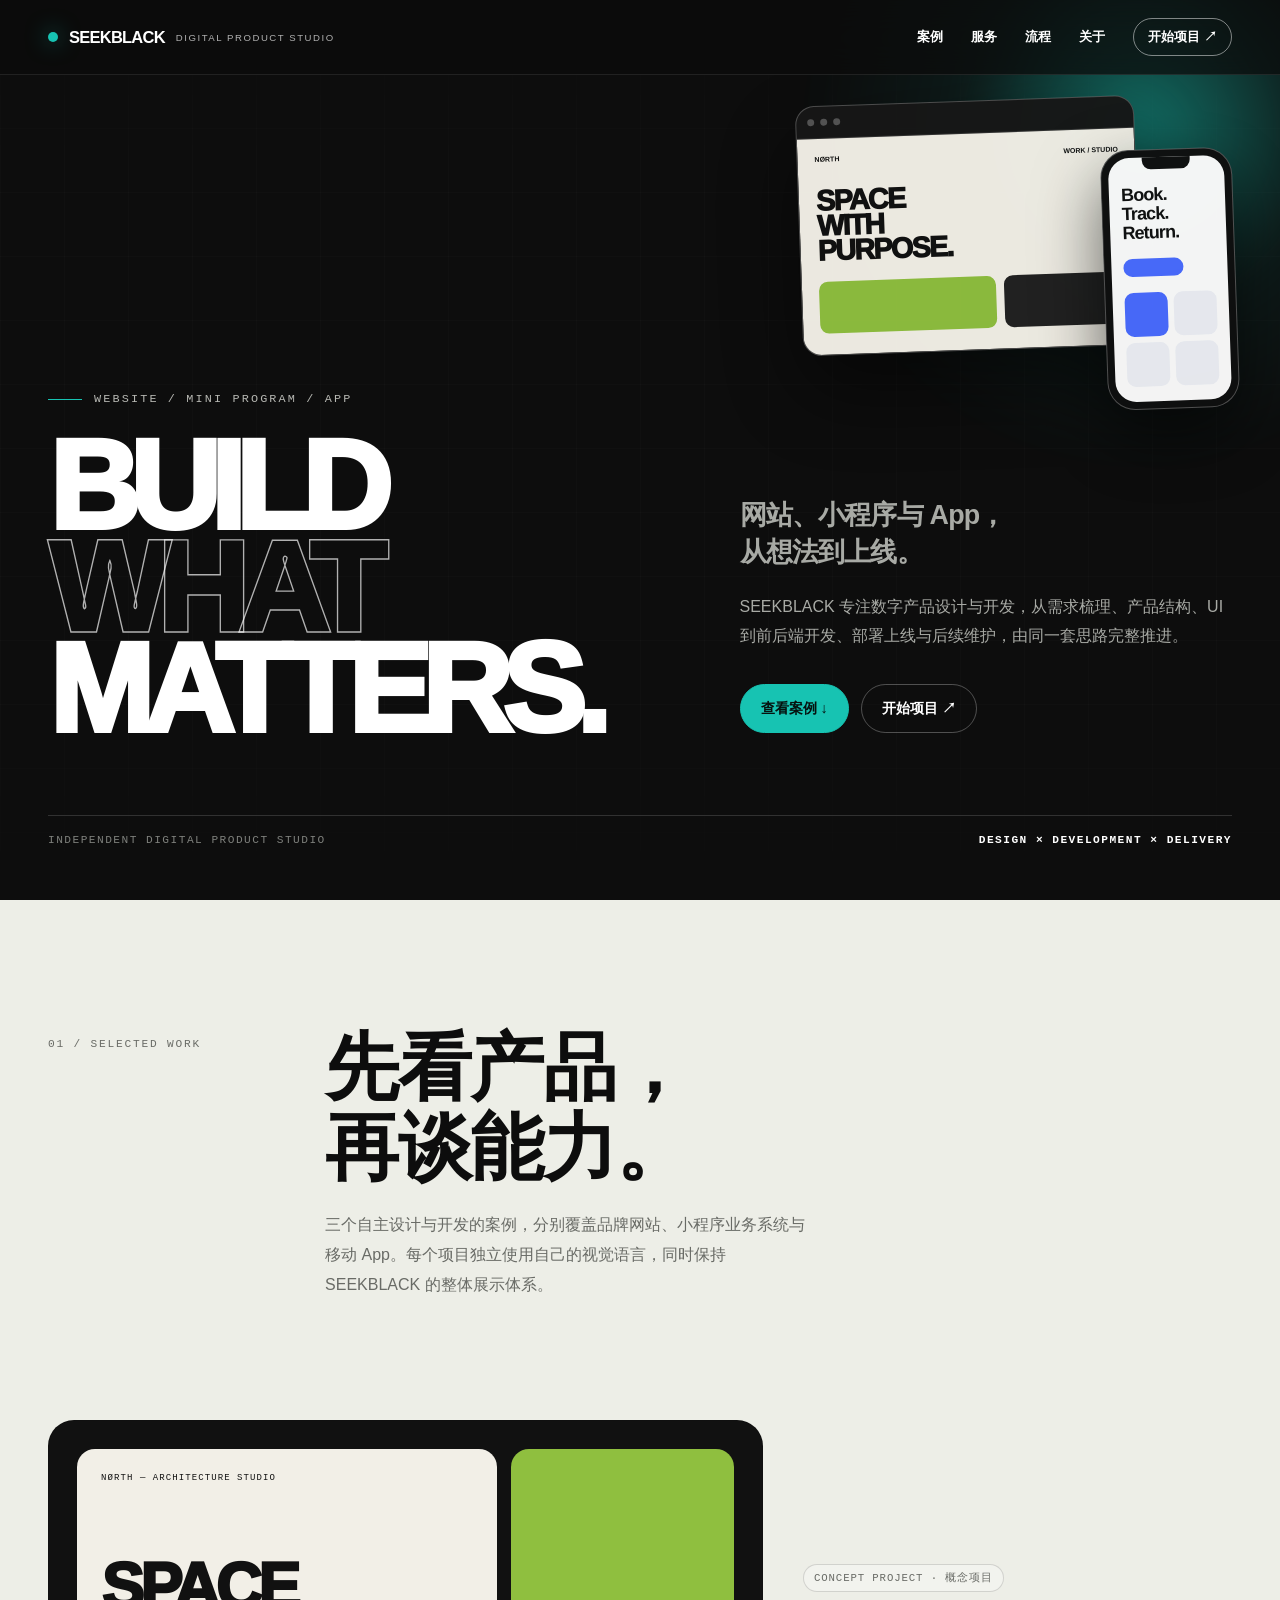
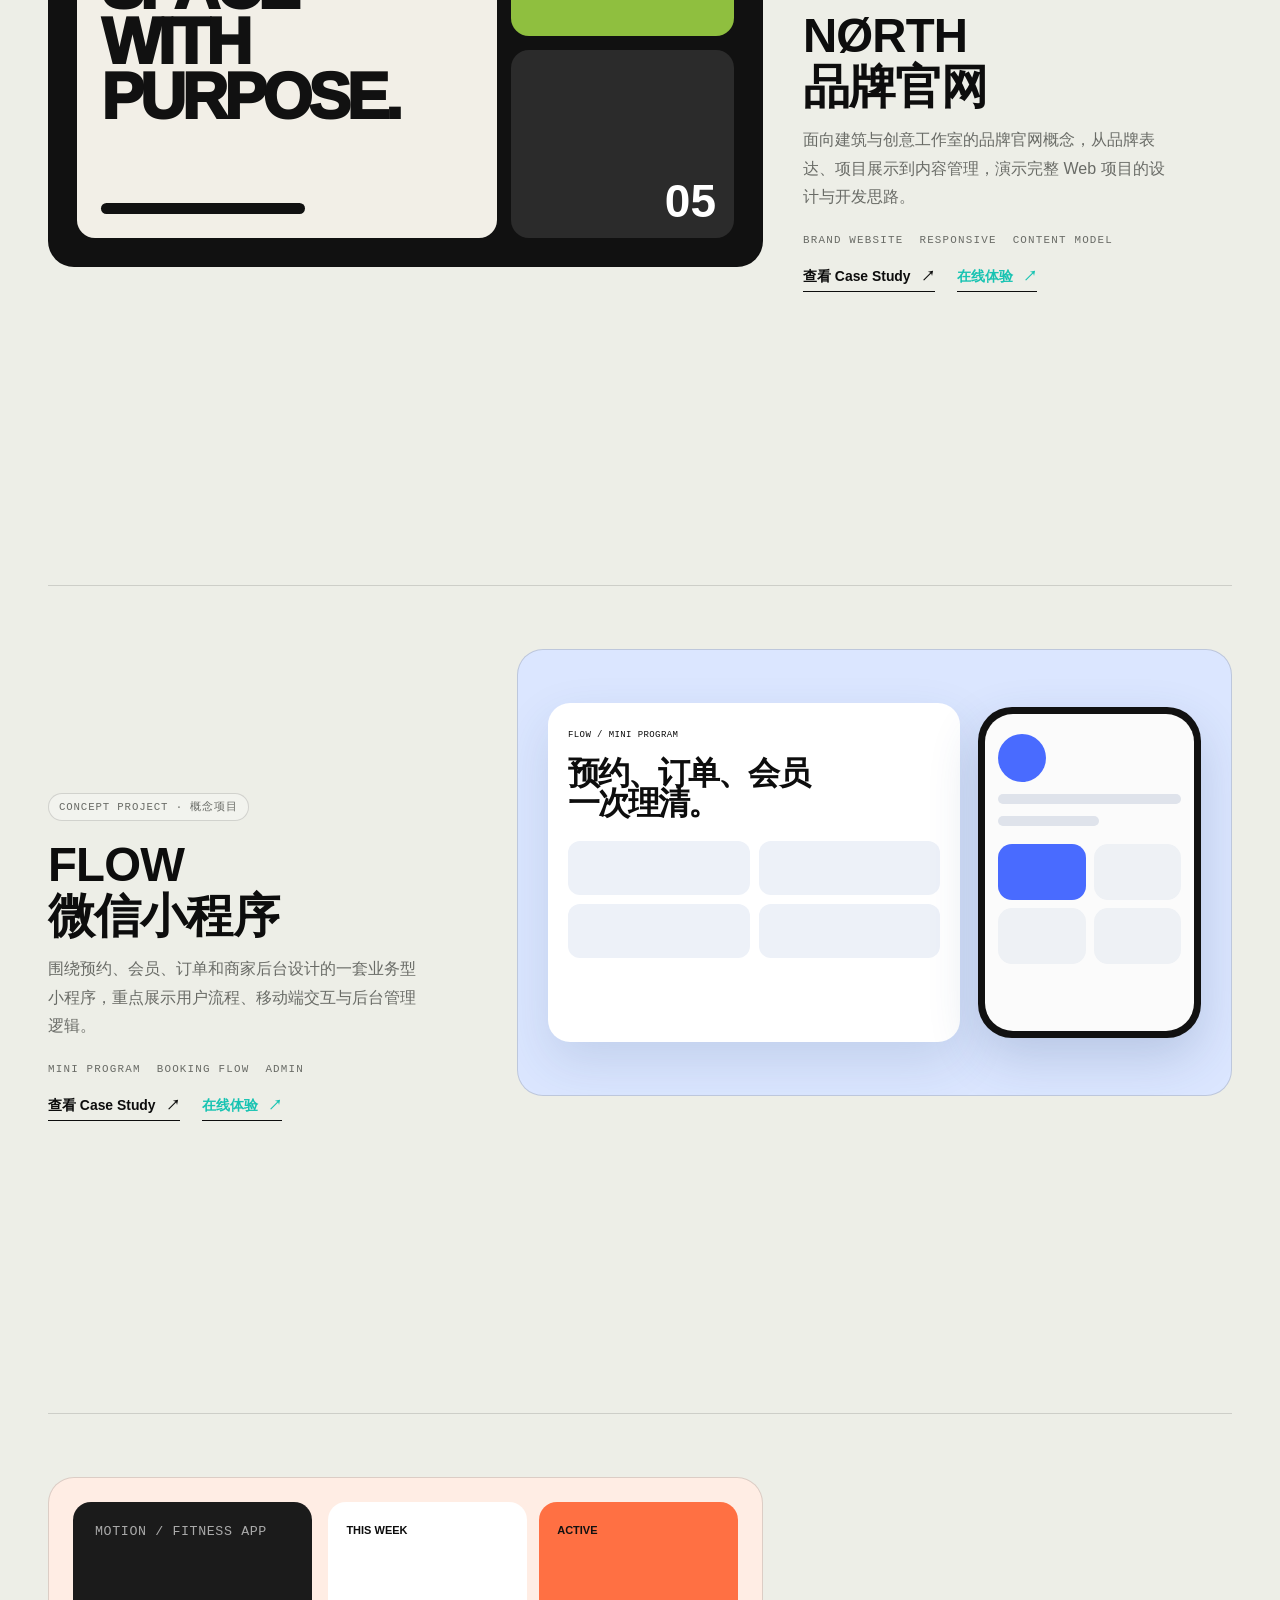
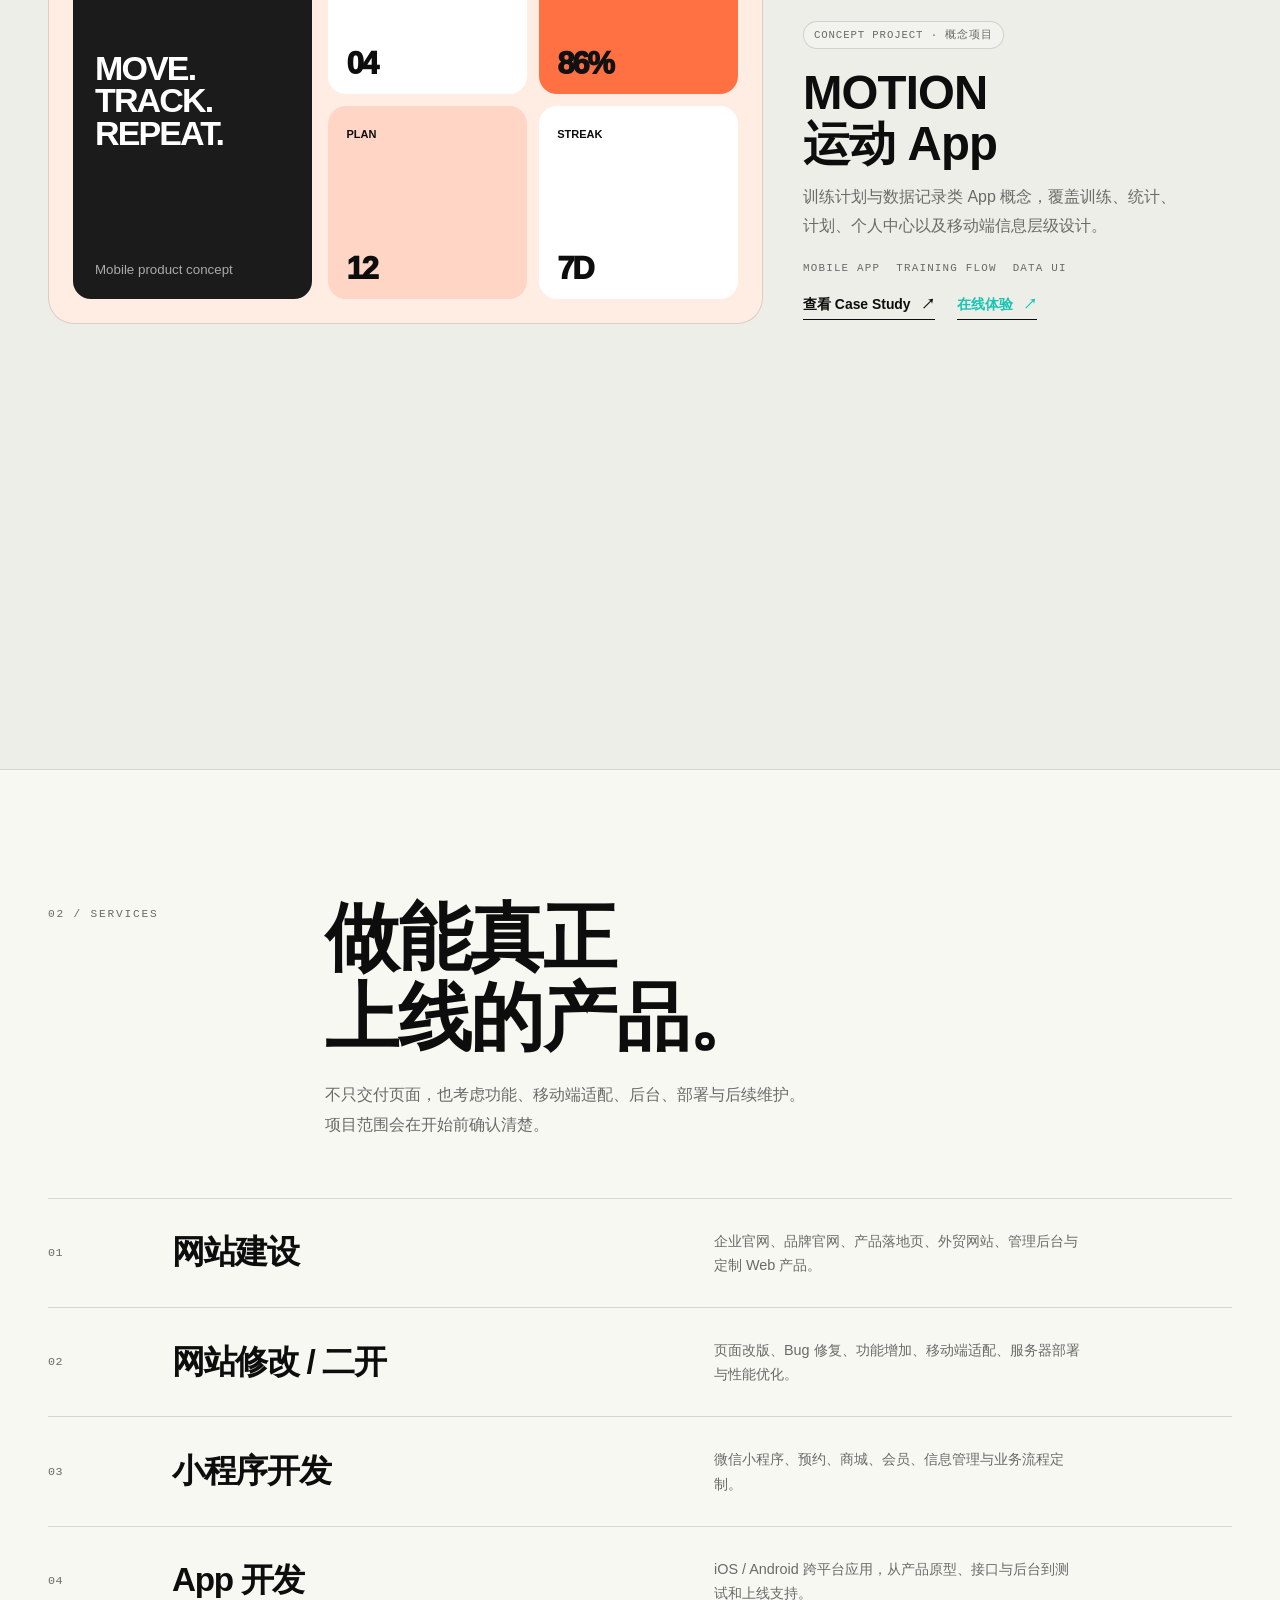
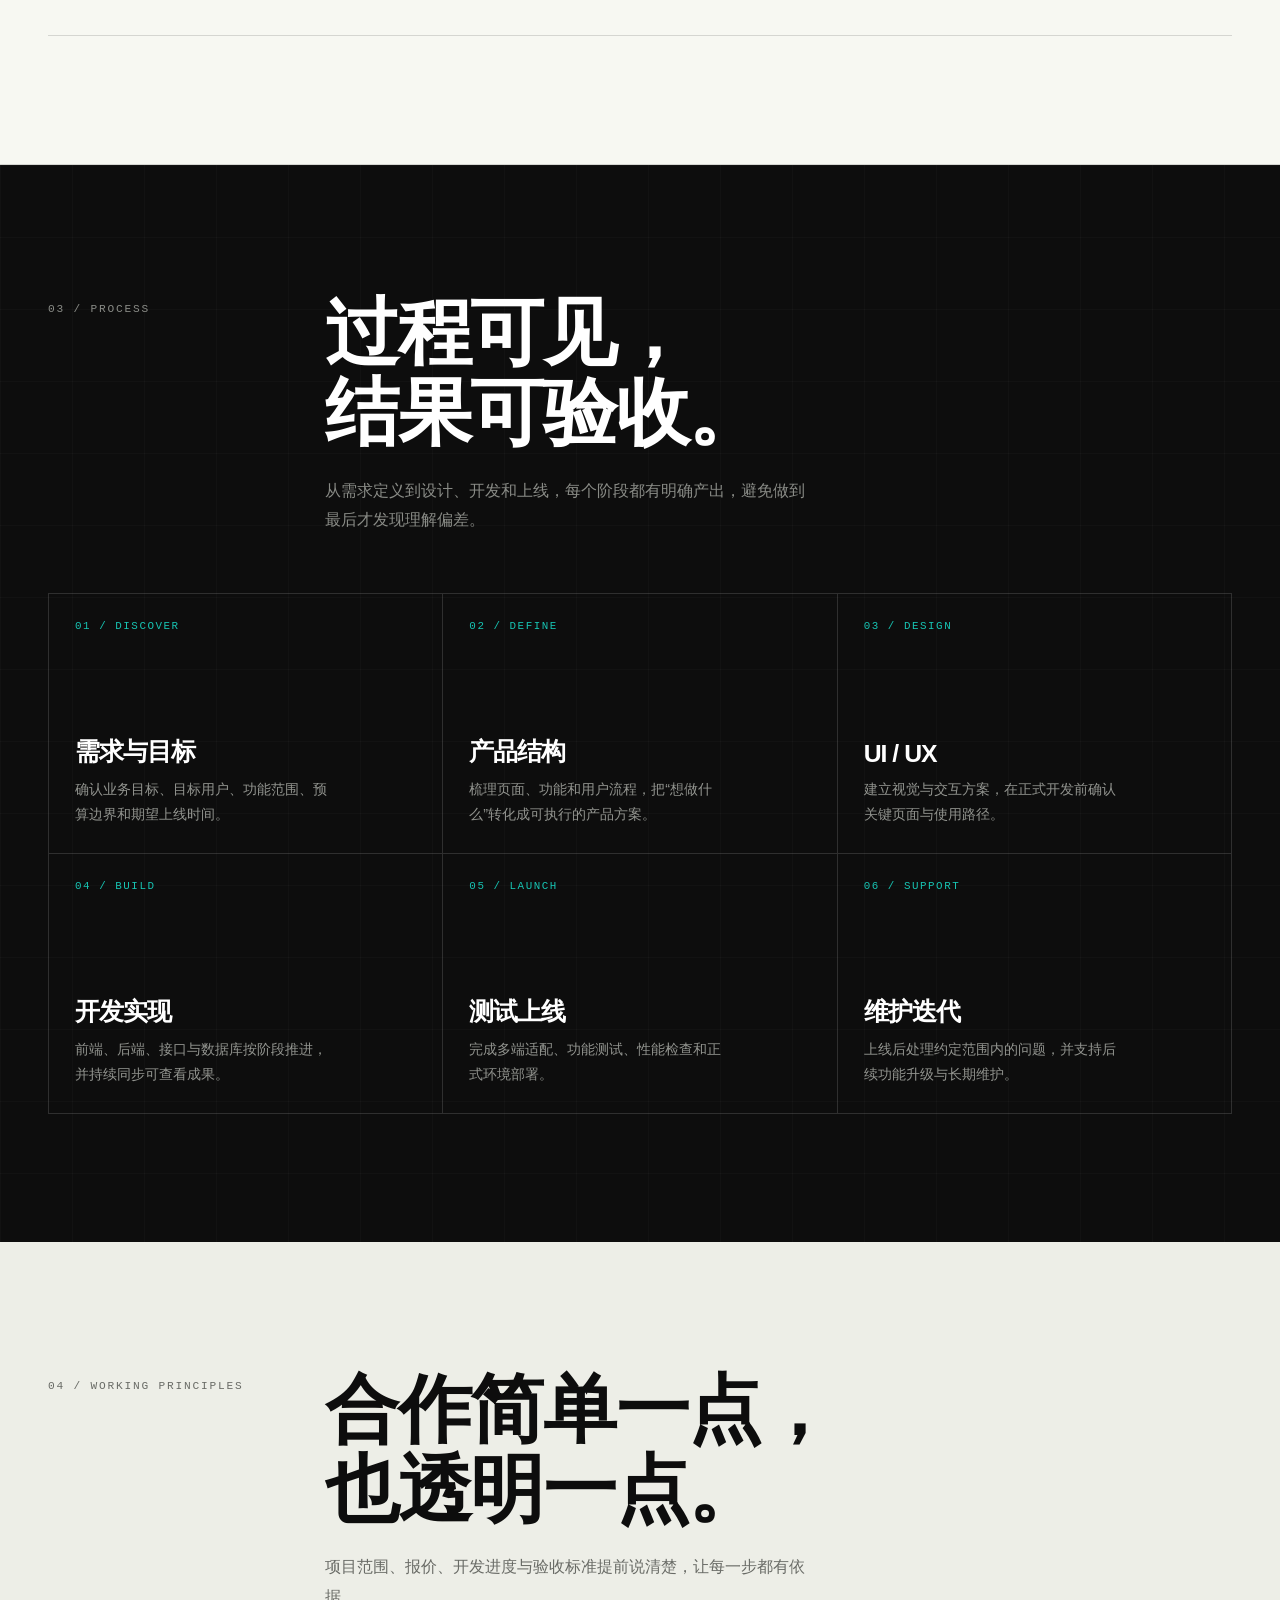
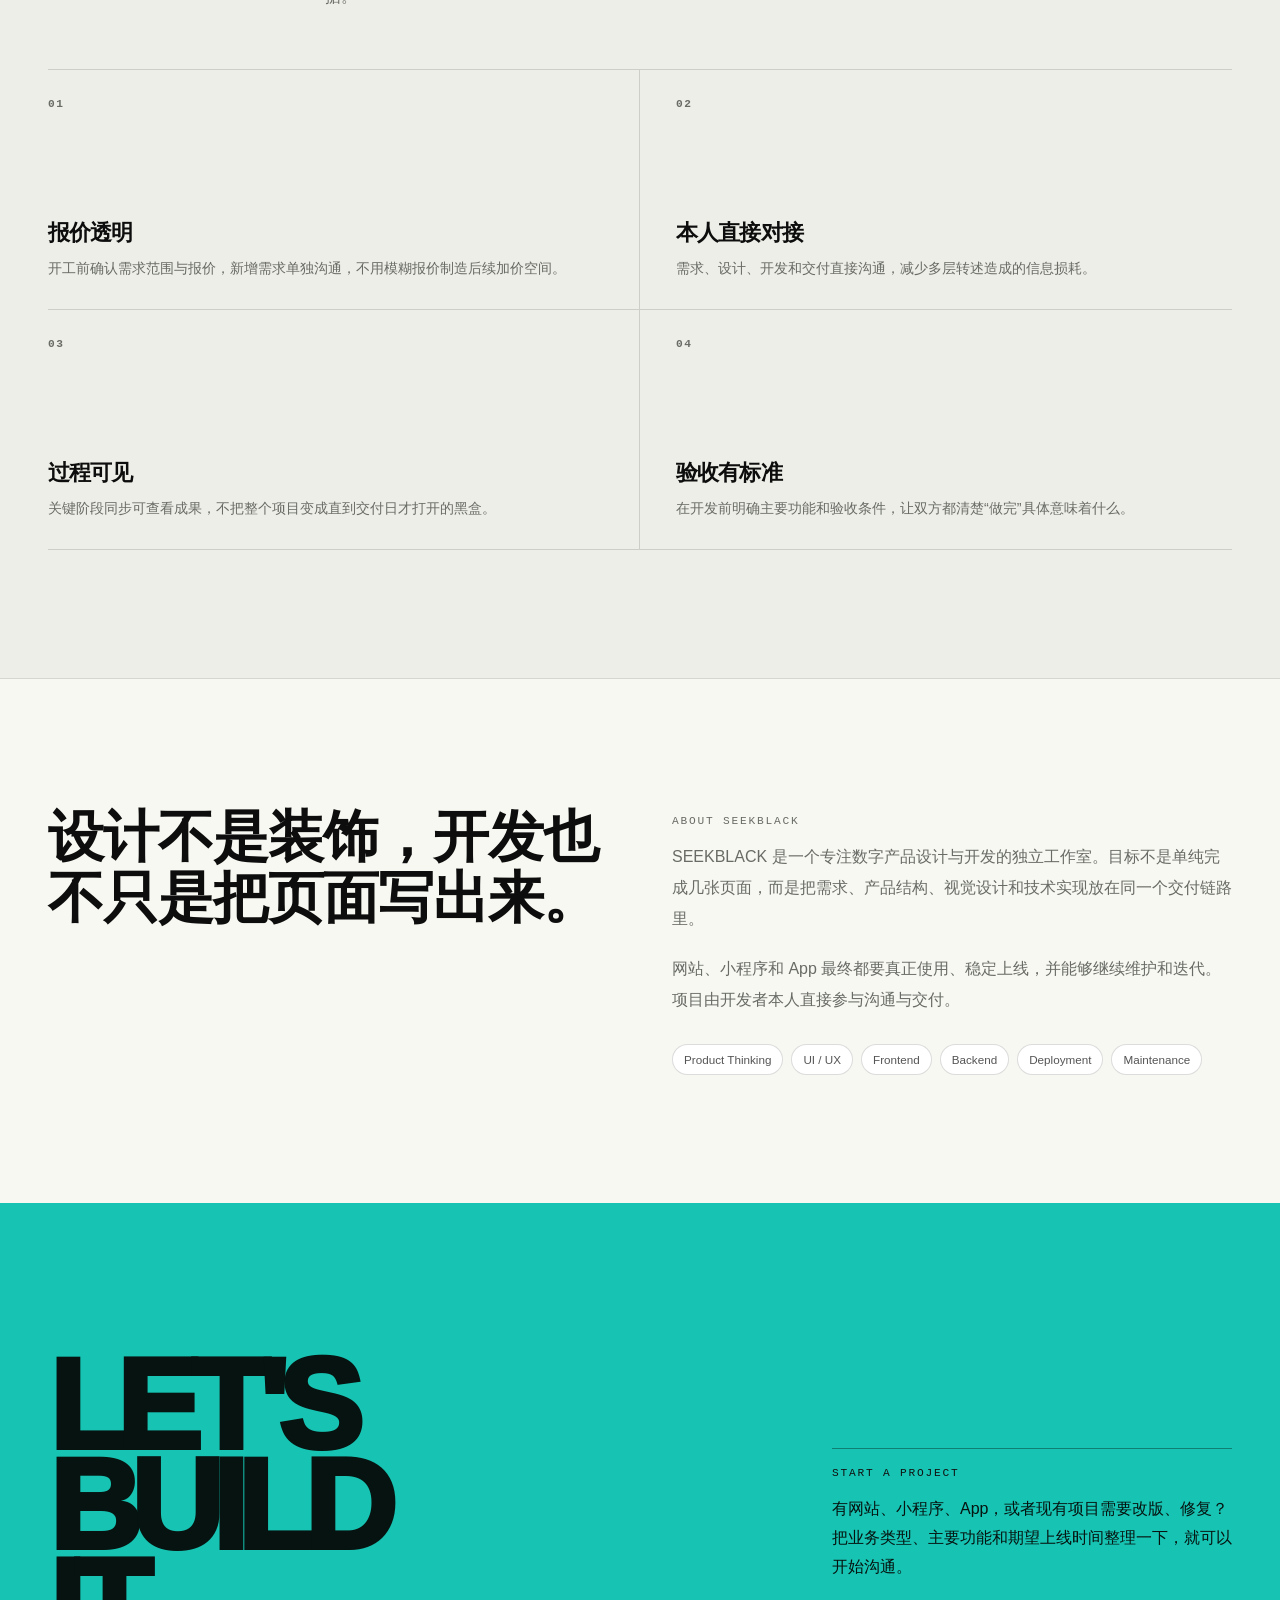
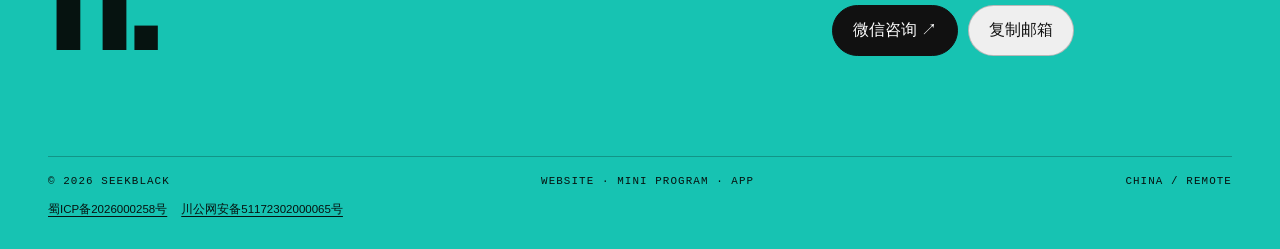
==== index.html @ 8c60ed08 "feat: publish complete SEEKBLACK V3 source" ====
<!DOCTYPE html>
<html lang="zh-CN">
<head>
  <meta charset="UTF-8" />
  <meta name="viewport" content="width=device-width, initial-scale=1, viewport-fit=cover" />
  <meta name="description" content="SEEKBLACK 提供网站建设、网站改版与二次开发、微信小程序、App 及后台系统的设计开发、部署上线与后续维护。" />
  <meta name="theme-color" content="#0d0d0d" />
  <meta property="og:title" content="SEEKBLACK｜网站建设 · 微信小程序 · App 开发" />
  <meta property="og:description" content="网站、小程序与 App，从想法到上线。支持网站改版、二次开发、Bug 修复与部署维护。" />
  <meta property="og:type" content="website" />
  <meta property="og:image" content="https://seekblack.cn/assets/og-seekblack.png" />
  <meta property="og:url" content="https://seekblack.cn/" />
  <link rel="canonical" href="https://seekblack.cn/" />
  <link rel="icon" href="assets/favicon.svg" />
  <link rel="stylesheet" href="assets/styles.css?v=20260830-motion1" />
  <title>SEEKBLACK｜网站建设 · 微信小程序 · App 开发</title>
  <script type="application/ld+json">{
  "@context":"https://schema.org",
  "@graph":[
    {"@type":"WebSite","name":"SEEKBLACK","url":"https://seekblack.cn/","description":"网站建设、网站改版与二次开发、微信小程序、App 及后台系统的设计开发服务。"},
    {"@type":"Organization","name":"SEEKBLACK","url":"https://seekblack.cn/","email":"mailto:77039309@qq.com","description":"独立数字产品设计与开发工作室，提供网站、小程序、App、后台系统与部署维护服务。"}
  ]
}</script>
</head>
<body>
  <a class="skip-link" href="#main">跳到主要内容</a>
  <nav class="nav" aria-label="主导航">
    <div class="wrap nav-inner">
      <a href="#top" class="brand"><span class="brand-dot"></span>SEEKBLACK <small>DIGITAL PRODUCT STUDIO</small></a>
      <div class="nav-links">
        <a href="#work">案例</a><a href="#services">服务</a><a href="#process">流程</a><a href="#about">关于</a><a href="#contact" class="nav-cta">开始项目 ↗</a>
      </div>
      <button class="menu-btn" type="button" aria-label="打开菜单" aria-expanded="false" aria-controls="mobile-menu">MENU</button>
    </div>
  </nav>
  <nav id="mobile-menu" class="mobile-menu" aria-label="移动导航" aria-hidden="true" inert>
    <button class="mobile-close" type="button" aria-label="关闭菜单">CLOSE</button>
    <a href="#work">案例</a><a href="#services">服务</a><a href="#process">流程</a><a href="#about">关于</a><a href="#contact">开始项目</a>
  </nav>

  <header class="home-hero" id="top">
    <div class="hero-glow"></div>
    <div class="hero-devices" aria-hidden="true">
      <div class="hero-browser"><div class="browser-bar"><i></i><i></i><i></i></div><div class="browser-screen"><div class="mini-nav"><span>NØRTH</span><span>WORK / STUDIO</span></div><div class="mini-title">SPACE<br>WITH<br>PURPOSE.</div><div class="mini-grid"><span></span><span></span></div></div></div>
      <div class="hero-phone"><div class="screen"><strong>Book.<br>Track.<br>Return.</strong><div class="chip"></div><div class="cells"><span></span><span></span><span></span><span></span></div></div></div>
    </div>
    <div class="wrap inner">
      <div class="hero-kicker mono">Website / Mini Program / App</div>
      <div class="hero-grid">
        <h1 class="hero-title" aria-label="BUILD WHAT MATTERS."><span class="hero-word">BUILD</span><span class="hero-word outline">WHAT</span><span class="hero-word">MATTERS.</span></h1>
        <div class="hero-copy">
          <p class="lead">网站、小程序与 App，<br>从想法到上线。</p>
          <p>SEEKBLACK 专注数字产品设计与开发，从需求梳理、产品结构、UI 到前后端开发、部署上线与后续维护，由同一套思路完整推进。</p>
          <div class="cta-row"><a class="btn btn-brand" href="#work">查看案例 ↓</a><a class="btn btn-ghost-dark" href="#contact">开始项目 ↗</a></div>
        </div>
      </div>
      <div class="hero-meta mono"><span>Independent digital product studio</span><span><strong>Design × Development × Delivery</strong></span></div>
    </div>
  </header>

  <main id="main">
    <section class="section work" id="work">
      <div class="wrap">
        <div class="section-head reveal"><div class="section-index mono">01 / SELECTED WORK</div><div><h2>先看产品，<br>再谈能力。</h2><p class="desc">三个自主设计与开发的案例，分别覆盖品牌网站、小程序业务系统与移动 App。每个项目独立使用自己的视觉语言，同时保持 SEEKBLACK 的整体展示体系。</p></div></div>
        <div class="work-list">
          <article class="project project-story">
            <a class="project-visual mock-north reveal reveal-media" href="work/north/" aria-label="查看 NØRTH 品牌官网案例">
              <div class="n-left"><span class="tiny mono">NØRTH — Architecture Studio</span><div class="big">SPACE<br>WITH<br>PURPOSE.</div><div class="bar"></div></div><div class="n-right"><div class="tile"></div><div class="tile"></div></div>
            </a>
            <div class="project-copy reveal reveal-copy"><span class="badge mono">Concept Project · 概念项目</span><h3>NØRTH<br>品牌官网</h3><p>面向建筑与创意工作室的品牌官网概念，从品牌表达、项目展示到内容管理，演示完整 Web 项目的设计与开发思路。</p><div class="project-meta mono"><span>BRAND WEBSITE</span><span>RESPONSIVE</span><span>CONTENT MODEL</span></div><div class="project-actions"><a href="work/north/" class="project-link">查看 Case Study <span>↗</span></a><a href="https://north.seekblack.cn/" class="project-link live-link" target="_blank" rel="noopener">在线体验 <span>↗</span></a></div></div>
          </article>

          <article class="project project-story">
            <a class="project-visual mock-flow reveal reveal-media" href="work/flow/" aria-label="查看 FLOW 微信小程序案例">
              <div class="f-panel"><span class="label mono">FLOW / MINI PROGRAM</span><div class="title"><span>预约、订单、会员</span><span>一次理清。</span></div><div class="stats" aria-hidden="true"><i></i><i></i><i></i><i></i></div></div><div class="f-phone"><div class="f-screen"><div class="orb"></div><div class="line"></div><div class="line short"></div><div class="menu"><span></span><span></span><span></span><span></span></div></div></div>
            </a>
            <div class="project-copy reveal reveal-copy"><span class="badge mono">Concept Project · 概念项目</span><h3>FLOW<br>微信小程序</h3><p>围绕预约、会员、订单和商家后台设计的一套业务型小程序，重点展示用户流程、移动端交互与后台管理逻辑。</p><div class="project-meta mono"><span>MINI PROGRAM</span><span>BOOKING FLOW</span><span>ADMIN</span></div><div class="project-actions"><a href="work/flow/" class="project-link">查看 Case Study <span>↗</span></a><a href="https://flow.seekblack.cn/" class="project-link live-link" target="_blank" rel="noopener">在线体验 <span>↗</span></a></div></div>
          </article>

          <article class="project project-story">
            <a class="project-visual mock-motion reveal reveal-media" href="work/motion/" aria-label="查看 MOTION 运动 App 案例">
              <div class="m-menu"><small class="mono">MOTION / FITNESS APP</small><strong>MOVE.<br>TRACK.<br>REPEAT.</strong><small>Mobile product concept</small></div><div class="m-grid"><div><b>THIS WEEK</b><span>04</span></div><div><b>ACTIVE</b><span>86%</span></div><div><b>PLAN</b><span>12</span></div><div><b>STREAK</b><span>7D</span></div></div>
            </a>
            <div class="project-copy reveal reveal-copy"><span class="badge mono">Concept Project · 概念项目</span><h3>MOTION<br>运动 App</h3><p>训练计划与数据记录类 App 概念，覆盖训练、统计、计划、个人中心以及移动端信息层级设计。</p><div class="project-meta mono"><span>MOBILE APP</span><span>TRAINING FLOW</span><span>DATA UI</span></div><div class="project-actions"><a href="work/motion/" class="project-link">查看 Case Study <span>↗</span></a><a href="https://motion.seekblack.cn/" class="project-link live-link" target="_blank" rel="noopener">在线体验 <span>↗</span></a></div></div>
          </article>
        </div>
      </div>
    </section>

    <section class="section services" id="services">
      <div class="wrap">
        <div class="section-head reveal"><div class="section-index mono">02 / SERVICES</div><div><h2>做能真正<br>上线的产品。</h2><p class="desc">不只交付页面，也考虑功能、移动端适配、后台、部署与后续维护。项目范围会在开始前确认清楚。</p></div></div>
        <div class="service-list reveal">
          <div class="service-row"><span class="service-num mono">01</span><h3>网站建设</h3><p>企业官网、品牌官网、产品落地页、外贸网站、管理后台与定制 Web 产品。</p></div>
          <div class="service-row"><span class="service-num mono">02</span><h3>网站修改 / 二开</h3><p>页面改版、Bug 修复、功能增加、移动端适配、服务器部署与性能优化。</p></div>
          <div class="service-row"><span class="service-num mono">03</span><h3>小程序开发</h3><p>微信小程序、预约、商城、会员、信息管理与业务流程定制。</p></div>
          <div class="service-row"><span class="service-num mono">04</span><h3>App 开发</h3><p>iOS / Android 跨平台应用，从产品原型、接口与后台到测试和上线支持。</p></div>
        </div>
      </div>
    </section>

    <section class="section process" id="process">
      <div class="wrap">
        <div class="section-head reveal"><div class="section-index mono">03 / PROCESS</div><div><h2>过程可见，<br>结果可验收。</h2><p class="desc">从需求定义到设计、开发和上线，每个阶段都有明确产出，避免做到最后才发现理解偏差。</p></div></div>
        <div class="process-list reveal">
          <div class="step"><span class="step-num mono">01 / DISCOVER</span><div><h3>需求与目标</h3><p>确认业务目标、目标用户、功能范围、预算边界和期望上线时间。</p></div></div>
          <div class="step"><span class="step-num mono">02 / DEFINE</span><div><h3>产品结构</h3><p>梳理页面、功能和用户流程，把“想做什么”转化成可执行的产品方案。</p></div></div>
          <div class="step"><span class="step-num mono">03 / DESIGN</span><div><h3>UI / UX</h3><p>建立视觉与交互方案，在正式开发前确认关键页面与使用路径。</p></div></div>
          <div class="step"><span class="step-num mono">04 / BUILD</span><div><h3>开发实现</h3><p>前端、后端、接口与数据库按阶段推进，并持续同步可查看成果。</p></div></div>
          <div class="step"><span class="step-num mono">05 / LAUNCH</span><div><h3>测试上线</h3><p>完成多端适配、功能测试、性能检查和正式环境部署。</p></div></div>
          <div class="step"><span class="step-num mono">06 / SUPPORT</span><div><h3>维护迭代</h3><p>上线后处理约定范围内的问题，并支持后续功能升级与长期维护。</p></div></div>
        </div>
      </div>
    </section>

    <section class="section principles">
      <div class="wrap">
        <div class="section-head reveal"><div class="section-index mono">04 / WORKING PRINCIPLES</div><div><h2>合作简单一点，<br>也透明一点。</h2><p class="desc">项目范围、报价、开发进度与验收标准提前说清楚，让每一步都有依据。</p></div></div>
        <div class="principle-grid reveal">
          <div class="principle"><div class="principle-top mono">01</div><div><h3>报价透明</h3><p>开工前确认需求范围与报价，新增需求单独沟通，不用模糊报价制造后续加价空间。</p></div></div>
          <div class="principle"><div class="principle-top mono">02</div><div><h3>本人直接对接</h3><p>需求、设计、开发和交付直接沟通，减少多层转述造成的信息损耗。</p></div></div>
          <div class="principle"><div class="principle-top mono">03</div><div><h3>过程可见</h3><p>关键阶段同步可查看成果，不把整个项目变成直到交付日才打开的黑盒。</p></div></div>
          <div class="principle"><div class="principle-top mono">04</div><div><h3>验收有标准</h3><p>在开发前明确主要功能和验收条件，让双方都清楚“做完”具体意味着什么。</p></div></div>
        </div>
      </div>
    </section>

    <section class="section about" id="about">
      <div class="wrap about-grid reveal">
        <p class="about-statement">设计不是装饰，开发也不只是把页面写出来。</p>
        <div class="about-copy"><div class="eyebrow mono">ABOUT SEEKBLACK</div><p>SEEKBLACK 是一个专注数字产品设计与开发的独立工作室。目标不是单纯完成几张页面，而是把需求、产品结构、视觉设计和技术实现放在同一个交付链路里。</p><p>网站、小程序和 App 最终都要真正使用、稳定上线，并能够继续维护和迭代。项目由开发者本人直接参与沟通与交付。</p><div class="about-tags"><span>Product Thinking</span><span>UI / UX</span><span>Frontend</span><span>Backend</span><span>Deployment</span><span>Maintenance</span></div></div>
      </div>
    </section>

    <section class="contact" id="contact">
      <div class="wrap">
        <div class="contact-top reveal"><h2>LET'S<br>BUILD<br>IT.</h2><div class="contact-card"><div class="eyebrow mono contact-eyebrow">START A PROJECT</div><p>有网站、小程序、App，或者现有项目需要改版、修复？把业务类型、主要功能和期望上线时间整理一下，就可以开始沟通。</p><div class="contact-actions"><button class="btn btn-dark" type="button" data-contact="wechat" aria-haspopup="dialog" aria-controls="contact-modal">微信咨询 ↗</button><button class="btn btn-ghost-light" type="button" data-copy-email data-email="77039309@qq.com">复制邮箱</button></div></div></div>
        <div class="contact-footer mono"><span>© <span data-year>2026</span> SEEKBLACK</span><span>WEBSITE · MINI PROGRAM · APP</span><span>CHINA / REMOTE</span></div>
        <div class="beian"><a href="https://beian.miit.gov.cn/" target="_blank" rel="noopener">蜀ICP备2026000258号</a><a href="https://beian.mps.gov.cn/" target="_blank" rel="noopener">川公网安备51172302000065号</a></div>
      </div>
    </section>
  </main>

  <div id="contact-modal" class="contact-modal" data-contact-modal aria-hidden="true" role="dialog" aria-modal="true" aria-labelledby="contact-modal-title" inert>
    <button class="contact-modal-backdrop" type="button" data-contact-close tabindex="-1" aria-hidden="true"></button>
    <div class="contact-modal-card">
      <button class="contact-modal-close mono" type="button" data-contact-close>CLOSE ×</button>
      <div class="eyebrow mono">WECHAT CONTACT</div>
      <h3 id="contact-modal-title">扫码或复制微信号</h3>
      <img class="contact-qr" src="assets/wechat-qr.png" alt="SEEKBLACK 微信二维码" width="700" height="700" />
      <div class="contact-copy-row"><code data-wechat-id>Alpha-loong</code><button type="button" data-copy-wechat>复制微信号</button></div>
      <p class="contact-config-note">微信：Alpha-loong · 邮箱：77039309@qq.com</p>
    </div>
  </div>
  <script src="assets/site.js?v=20260830-motion1" defer></script>
</body>
</html>
---- assets/styles.css ----
:root{
  --bg:#edeee7;--paper:#f7f8f2;--ink:#0d0d0d;--ink2:#151515;--muted:#696b66;
  --line:rgba(13,13,13,.14);--darkline:rgba(255,255,255,.14);--brand:#17c3b2;
  --brand-ink:#061310;--radius:26px;--radius-sm:15px;--max:1240px;--pad:clamp(20px,4vw,48px);
  --ease:cubic-bezier(.22,1,.36,1)
}
*{box-sizing:border-box}html{scroll-behavior:smooth;background:var(--ink)}body{margin:0;background:var(--bg);color:var(--ink);font-family:ui-sans-serif,-apple-system,BlinkMacSystemFont,"Segoe UI Variable","Segoe UI","Helvetica Neue","PingFang SC","Microsoft YaHei",Arial,sans-serif;-webkit-font-smoothing:antialiased;text-rendering:optimizeLegibility}body.menu-open{overflow:hidden}a{color:inherit;text-decoration:none}button{font:inherit}img,svg{display:block;max-width:100%}::selection{background:var(--brand);color:#07100e}.wrap{width:min(var(--max),calc(100% - var(--pad)*2));margin-inline:auto}.mono{font-family:"SFMono-Regular",Consolas,"Liberation Mono",monospace;letter-spacing:.045em}.skip-link{position:fixed;left:16px;top:12px;z-index:160;background:#fff;color:#111;padding:10px 14px;border-radius:8px;transform:translateY(-160%);transition:transform .2s ease}.skip-link:focus{transform:none}a:focus-visible,button:focus-visible{outline:2px solid var(--brand);outline-offset:4px}

/* NAV */
.nav{position:fixed;left:0;right:0;top:0;z-index:100;background:rgba(12,12,12,.72);border-bottom:1px solid rgba(255,255,255,.09);backdrop-filter:blur(18px);color:#fff}.nav-inner{height:74px;display:flex;align-items:center;justify-content:space-between;gap:26px}.brand{display:flex;align-items:center;gap:11px;font-weight:900;letter-spacing:-.045em;font-size:1.03rem}.brand-dot{width:10px;height:10px;border-radius:50%;background:var(--brand);box-shadow:0 0 22px color-mix(in srgb,var(--brand) 70%, transparent)}.brand small{font-weight:500;letter-spacing:.16em;font-size:.6rem;opacity:.68}.nav-links{display:flex;align-items:center;gap:28px;font-size:.83rem;font-weight:650}.nav-links>a:not(.nav-cta){position:relative}.nav-links>a:not(.nav-cta)::after{content:"";position:absolute;left:0;right:100%;bottom:-5px;height:1px;background:currentColor;transition:right .3s var(--ease)}.nav-links>a:not(.nav-cta):hover::after{right:0}.nav-cta{border:1px solid rgba(255,255,255,.48);padding:9px 14px;border-radius:999px;transition:.25s var(--ease)}.nav-cta:hover{background:#fff;color:#111}.menu-btn{display:none;background:transparent;border:1px solid rgba(255,255,255,.45);color:#fff;border-radius:999px;padding:8px 12px;cursor:pointer}.mobile-menu{position:fixed;inset:0;background:#0c0c0c;color:#fff;z-index:120;padding:80px 28px 34px;display:flex;flex-direction:column;justify-content:center;opacity:0;pointer-events:none;transition:opacity .28s ease}.mobile-menu.open{opacity:1;pointer-events:auto}.mobile-menu a{font-size:clamp(2.7rem,12vw,5rem);font-weight:880;letter-spacing:-.065em;padding:5px 0}.mobile-close{position:absolute;right:22px;top:20px;background:none;color:#fff;border:1px solid #666;padding:8px 12px;border-radius:999px;cursor:pointer}

/* SHARED */
.section{position:relative;padding:clamp(88px,10vw,150px) 0}.section-head{display:grid;grid-template-columns:.42fr 1.58fr;gap:36px;align-items:start;margin-bottom:58px}.section-index{font-size:.7rem;color:var(--muted);text-transform:uppercase;letter-spacing:.16em;padding-top:10px}.section-head h2,.display-title{font-size:clamp(2.7rem,5.8vw,5.8rem);line-height:.93;letter-spacing:-.065em;margin:0;font-weight:880;max-width:14ch}.section-head .desc{max-width:54ch;color:var(--muted);font-size:1rem;line-height:1.85;margin:22px 0 0}.eyebrow{font-size:.7rem;text-transform:uppercase;letter-spacing:.16em;color:var(--muted);margin-bottom:15px}.reveal{opacity:0;transform:translateY(28px);transition:opacity .75s var(--ease),transform .75s var(--ease)}.reveal.in{opacity:1;transform:none}.btn{display:inline-flex;align-items:center;justify-content:center;gap:10px;border-radius:999px;padding:14px 20px;font-size:.9rem;font-weight:760;border:1px solid transparent;transition:transform .25s var(--ease),background .25s var(--ease),color .25s var(--ease)}.btn:hover{transform:translateY(-2px)}.btn-brand{background:var(--brand);color:var(--brand-ink);border-color:var(--brand)}.btn-dark{background:#111;color:#fff;border-color:#111}.btn-ghost-dark{border-color:rgba(255,255,255,.28);color:#fff}.btn-ghost-light{border-color:rgba(13,13,13,.24);color:#111}

/* HOME HERO */
.home-hero{min-height:100dvh;background:#0d0d0d;color:#fff;position:relative;overflow:hidden;display:flex;align-items:flex-end}.home-hero:before,.case-hero:before{content:"";position:absolute;inset:0;background-image:linear-gradient(rgba(255,255,255,.07) 1px,transparent 1px),linear-gradient(90deg,rgba(255,255,255,.07) 1px,transparent 1px);background-size:64px 64px;opacity:.22;mask-image:linear-gradient(to bottom,transparent 0,#000 20%,#000 78%,transparent 100%)}.hero-glow{position:absolute;width:700px;height:700px;border-radius:50%;right:-210px;top:-220px;background:radial-gradient(circle,var(--brand) 0,rgba(23,195,178,.14) 36%,transparent 68%);filter:blur(18px);opacity:.55}.home-hero .inner{position:relative;z-index:2;padding:142px 0 54px}.hero-kicker{display:flex;align-items:center;gap:12px;color:#b7b8b3;font-size:.74rem;text-transform:uppercase;letter-spacing:.18em;margin-bottom:30px}.hero-kicker:before{content:"";width:34px;height:1px;background:var(--brand)}.hero-grid{display:grid;grid-template-columns:1.1fr .9fr;gap:clamp(42px,7vw,100px);align-items:end}.home-hero h1{margin:0;font-size:clamp(4.2rem,9.8vw,9.6rem);line-height:.81;letter-spacing:-.08em;font-weight:920;max-width:7ch}.home-hero h1 .outline{color:transparent;-webkit-text-stroke:1.35px rgba(255,255,255,.68)}.hero-copy{max-width:520px;justify-self:end;padding-bottom:8px}.hero-copy .lead{font-size:clamp(1.25rem,2.1vw,2rem);line-height:1.35;font-weight:660;letter-spacing:-.03em;margin:0 0 22px}.hero-copy p{margin:0;color:#a8aaa5;line-height:1.82}.cta-row{display:flex;gap:12px;flex-wrap:wrap;margin-top:34px}.hero-meta{display:flex;justify-content:space-between;gap:24px;align-items:end;margin-top:74px;padding-top:18px;border-top:1px solid rgba(255,255,255,.15);color:#7f817d;font-size:.7rem;text-transform:uppercase;letter-spacing:.13em}.hero-meta strong{color:#fff;font-weight:620}
.hero-devices{position:absolute;right:3.5vw;top:clamp(96px,11vh,126px);width:min(34vw,500px);height:315px;opacity:.97;transform:rotate(-2deg);pointer-events:none}.hero-browser{position:absolute;left:0;top:0;width:78%;height:250px;border:1px solid rgba(255,255,255,.24);border-radius:19px;background:#171717;box-shadow:0 36px 80px rgba(0,0,0,.5);overflow:hidden}.browser-bar{height:32px;border-bottom:1px solid rgba(255,255,255,.11);display:flex;align-items:center;gap:6px;padding:0 11px}.browser-bar i{width:7px;height:7px;border-radius:50%;background:#555}.browser-screen{height:calc(100% - 32px);padding:17px;background:#f3f0e7;color:#111}.browser-screen .mini-nav{display:flex;justify-content:space-between;font-size:7px;font-weight:800;margin-bottom:26px}.browser-screen .mini-title{font-size:29px;line-height:.86;letter-spacing:-.065em;font-weight:920;width:72%}.browser-screen .mini-grid{display:grid;grid-template-columns:1.2fr .8fr;gap:8px;margin-top:18px}.browser-screen .mini-grid span{height:52px;border-radius:9px;background:#8fbf3f}.browser-screen .mini-grid span:last-child{background:#222}.hero-phone{position:absolute;right:0;bottom:0;width:132px;height:260px;border:1px solid rgba(255,255,255,.28);border-radius:28px;background:#0f0f0f;padding:7px;box-shadow:0 28px 65px rgba(0,0,0,.58)}.hero-phone:before{content:"";position:absolute;left:50%;top:7px;transform:translateX(-50%);width:48px;height:12px;border-radius:0 0 9px 9px;background:#0f0f0f}.hero-phone .screen{height:100%;border-radius:21px;background:#fbfbfb;padding:28px 12px 12px;color:#111}.hero-phone .screen strong{font-size:18px;line-height:1;font-weight:900;letter-spacing:-.05em}.hero-phone .chip{width:60px;height:18px;border-radius:99px;background:#496bff;margin:16px 0}.hero-phone .cells{display:grid;grid-template-columns:1fr 1fr;gap:6px}.hero-phone .cells span{height:44px;border-radius:9px;background:#eceef4}.hero-phone .cells span:first-child{background:#496bff}

/* HOME WORK */
.work{background:var(--bg)}.work-list{display:flex;flex-direction:column;gap:96px}.project{display:grid;grid-template-columns:1.25fr .75fr;gap:40px;align-items:end}.project:nth-child(even){grid-template-columns:.75fr 1.25fr}.project:nth-child(even) .project-visual{order:2}.project:nth-child(even) .project-copy{order:1}.project-visual{aspect-ratio:16/10;border-radius:var(--radius);overflow:hidden;position:relative;border:1px solid var(--line);transition:transform .55s var(--ease),box-shadow .55s var(--ease)}.project:hover .project-visual{transform:translateY(-4px);box-shadow:0 28px 60px rgba(0,0,0,.09)}.project-copy{padding-bottom:8px}.badge{display:inline-flex;border:1px solid var(--line);border-radius:999px;padding:6px 10px;font-size:.67rem;letter-spacing:.08em;text-transform:uppercase;color:var(--muted);margin-bottom:18px;background:rgba(255,255,255,.3)}.project-copy h3{font-size:clamp(2rem,3.7vw,4rem);letter-spacing:-.055em;line-height:.98;margin:0 0 14px}.project-copy p{color:var(--muted);line-height:1.78;margin:0 0 22px;max-width:42ch}.project-link{display:inline-flex;gap:10px;align-items:center;font-size:.87rem;font-weight:780;border-bottom:1px solid var(--ink);padding-bottom:5px}.project-meta{display:flex;gap:16px;flex-wrap:wrap;font-size:.68rem;color:var(--muted);text-transform:uppercase;letter-spacing:.11em;margin:0 0 22px}.project-actions{margin-top:0}
/* north home mock */
.mock-north{background:#111;padding:28px;color:#fff;display:flex;gap:14px}.mock-north .n-left{flex:1;border-radius:18px;background:#f2efe7;color:#111;padding:24px;display:flex;flex-direction:column;justify-content:space-between}.mock-north .tiny{font-size:9px;text-transform:uppercase;letter-spacing:.12em}.mock-north .big{font-size:clamp(34px,5vw,76px);line-height:.86;letter-spacing:-.065em;font-weight:920}.mock-north .bar{height:11px;width:55%;border-radius:99px;background:#111}.mock-north .n-right{width:34%;display:flex;flex-direction:column;gap:14px}.mock-north .tile{flex:1;border-radius:18px;background:#8fbf3f}.mock-north .tile:last-child{background:#2b2b2b;position:relative}.mock-north .tile:last-child:after{content:"05";position:absolute;right:18px;bottom:10px;font-size:46px;font-weight:850;color:#fff}
/* flow home mock */
.mock-flow{background:#dbe6ff;padding:30px;display:grid;grid-template-columns:1fr .54fr;gap:18px;align-items:center}.mock-flow .f-panel{height:88%;border-radius:22px;background:#fff;padding:20px;box-shadow:0 20px 50px rgba(45,77,120,.14)}.mock-flow .label{font-size:9px}.mock-flow .title{font-size:32px;font-weight:920;letter-spacing:-.06em;line-height:.95;margin-top:17px}.mock-flow .title span{display:block;white-space:nowrap}.mock-flow .stats{display:grid;grid-template-columns:1fr 1fr;gap:9px;margin-top:22px}.mock-flow .stats i{height:54px;border-radius:12px;background:#edf1f8}.mock-flow .f-phone{height:86%;border-radius:34px;background:#111;padding:7px;box-shadow:0 20px 50px rgba(45,77,120,.2)}.mock-flow .f-screen{height:100%;border-radius:28px;background:#fbfbfb;padding:20px 13px}.mock-flow .orb{width:48px;height:48px;border-radius:50%;background:#496bff}.mock-flow .line{height:10px;border-radius:20px;background:#dfe3eb;margin-top:12px}.mock-flow .line.short{width:55%}.mock-flow .menu{display:grid;grid-template-columns:1fr 1fr;gap:8px;margin-top:18px}.mock-flow .menu span{height:56px;border-radius:14px;background:#eef1f5}.mock-flow .menu span:first-child{background:#496bff}
/* motion home mock */
.mock-motion{background:#ffede4;padding:24px;display:flex;gap:16px}.mock-motion .m-menu{width:36%;border-radius:18px;background:#1b1b1b;color:#fff;padding:22px;display:flex;flex-direction:column;justify-content:space-between}.mock-motion .m-menu strong{font-size:34px;letter-spacing:-.055em;line-height:.95}.mock-motion .m-menu small{color:#aaa}.mock-motion .m-grid{flex:1;display:grid;grid-template-columns:1fr 1fr;gap:12px}.mock-motion .m-grid>div{border-radius:18px;background:#fff;padding:18px;position:relative}.mock-motion .m-grid>div:nth-child(2){background:#ff7043;color:#111}.mock-motion .m-grid>div:nth-child(3){background:#ffd5c6}.mock-motion .m-grid b{font-size:11px}.mock-motion .m-grid span{position:absolute;left:18px;bottom:12px;font-size:31px;font-weight:920;letter-spacing:-.07em}

/* SERVICES */
.services{background:var(--paper);border-top:1px solid var(--line);border-bottom:1px solid var(--line)}.service-list{border-top:1px solid var(--line)}.service-row{display:grid;grid-template-columns:100px 1fr 1fr;gap:24px;align-items:center;padding:30px 0;border-bottom:1px solid var(--line);transition:background .25s ease}.service-row:hover{background:#efeee8}.service-num{font-size:.73rem;color:var(--muted)}.service-row h3{margin:0;font-size:clamp(1.35rem,2.6vw,2.5rem);letter-spacing:-.04em}.service-row p{margin:0;color:var(--muted);font-size:.9rem;line-height:1.68;max-width:46ch}.arrow{font-size:1.5rem}

/* PROCESS */
.process{background:#0d0d0d;color:#fff;overflow:hidden}.process:before{content:"";position:absolute;inset:0;background-image:linear-gradient(rgba(255,255,255,.06) 1px,transparent 1px),linear-gradient(90deg,rgba(255,255,255,.06) 1px,transparent 1px);background-size:72px 72px;opacity:.4;pointer-events:none}.process .section-head h2{color:#fff}.process .section-index,.process .section-head .desc{color:#898b86}.process-list{position:relative;z-index:1;display:grid;grid-template-columns:repeat(3,1fr);border-top:1px solid var(--darkline);border-left:1px solid var(--darkline)}.step{min-height:260px;padding:26px;border-right:1px solid var(--darkline);border-bottom:1px solid var(--darkline);display:flex;flex-direction:column;justify-content:space-between;transition:background .25s ease}.step:hover{background:rgba(23,195,178,.075)}.step-num{font-size:.68rem;color:var(--brand);letter-spacing:.14em}.step h3{font-size:1.55rem;margin:0 0 9px;letter-spacing:-.04em}.step p{margin:0;color:#92948f;font-size:.9rem;line-height:1.72;max-width:32ch}

/* PRINCIPLES */
.principles{background:var(--bg)}.principle-grid{display:grid;grid-template-columns:1fr 1fr;border-top:1px solid var(--line)}.principle{min-height:240px;padding:28px 28px 28px 0;border-bottom:1px solid var(--line);display:flex;flex-direction:column;justify-content:space-between}.principle:nth-child(odd){border-right:1px solid var(--line);padding-right:36px}.principle:nth-child(even){padding-left:36px}.principle-top{font-size:.7rem;font-weight:820;color:var(--muted);letter-spacing:.14em}.principle h3{font-size:1.35rem;margin:0 0 9px;letter-spacing:-.04em}.principle p{margin:0;color:var(--muted);line-height:1.72;font-size:.9rem}

/* ABOUT */
.about{background:var(--paper);border-top:1px solid var(--line)}.about-grid{display:grid;grid-template-columns:1fr 1fr;gap:64px;align-items:start}.about-statement{font-size:clamp(2.3rem,4.4vw,4.9rem);line-height:1.02;letter-spacing:-.06em;font-weight:850;margin:0}.about-copy{padding-top:8px}.about-copy p{font-size:1rem;color:var(--muted);line-height:1.92;margin:0 0 20px}.about-tags{display:flex;flex-wrap:wrap;gap:8px;margin-top:28px}.about-tags span{border:1px solid var(--line);padding:8px 11px;border-radius:999px;font-size:.73rem;color:#555;background:#fff}

/* CONTACT */
.contact{background:var(--brand);color:var(--brand-ink);padding:clamp(90px,12vw,170px) 0 32px}.contact-top{display:flex;justify-content:space-between;gap:44px;align-items:flex-end}.contact h2{font-size:clamp(4.4rem,10vw,10rem);line-height:.78;letter-spacing:-.085em;margin:0;max-width:8ch;font-weight:930}.contact-card{max-width:400px;border-top:1px solid rgba(0,0,0,.35);padding-top:18px}.contact-card p{line-height:1.82;margin:0 0 24px}.contact-actions{display:flex;gap:10px;flex-wrap:wrap}.contact-footer{display:flex;justify-content:space-between;gap:18px;flex-wrap:wrap;border-top:1px solid rgba(0,0,0,.24);margin-top:100px;padding-top:18px;font-size:.68rem;text-transform:uppercase;letter-spacing:.1em}.beian{display:flex;gap:14px;flex-wrap:wrap;margin-top:15px;font-size:.72rem}.beian a{text-decoration:underline;text-underline-offset:3px}

/* CASE STUDY */
.case-page{--case:#8fbf3f;--case-ink:#10140a}.case-page.flow-page{--case:#496bff;--case-ink:#07103a}.case-page.motion-page{--case:#ff7043;--case-ink:#231007}.case-page .brand-dot{background:var(--case);box-shadow:0 0 22px color-mix(in srgb,var(--case) 70%, transparent)}.case-hero{background:#0c0c0c;color:#fff;min-height:92dvh;display:flex;align-items:flex-end;position:relative;overflow:hidden}.case-hero .wrap{position:relative;z-index:1;padding:148px 0 54px}.case-kicker{font-size:.7rem;color:#aaa;text-transform:uppercase;margin-bottom:24px}.case-title{font-size:clamp(4rem,11vw,10rem);line-height:.79;letter-spacing:-.085em;margin:0;font-weight:930}.case-title span{color:var(--case)}.case-bottom{margin-top:68px;border-top:1px solid rgba(255,255,255,.15);padding-top:22px;display:grid;grid-template-columns:1fr 1fr;gap:32px}.case-bottom>p{margin:0;color:#aaa;max-width:54ch;line-height:1.82}.case-meta{display:grid;grid-template-columns:repeat(3,1fr);gap:12px}.case-meta div{border-left:1px solid rgba(255,255,255,.17);padding-left:14px}.case-meta small{display:block;color:#777;font-size:.64rem;text-transform:uppercase;margin-bottom:6px}.case-meta strong{font-size:.88rem}.case-section{padding:clamp(88px,10vw,150px) 0}.case-intro{display:grid;grid-template-columns:.48fr 1.52fr;gap:42px}.case-idx{font-size:.68rem;color:var(--muted);text-transform:uppercase;letter-spacing:.12em}.case-intro h2{font-size:clamp(2.7rem,6vw,6rem);line-height:.92;letter-spacing:-.067em;margin:0 0 26px;max-width:10ch}.case-intro p{color:var(--muted);line-height:1.92;max-width:62ch;margin:0}.facts{margin-top:50px;display:grid;grid-template-columns:repeat(4,1fr);border-top:1px solid var(--line);border-left:1px solid var(--line)}.fact{padding:24px;border-right:1px solid var(--line);border-bottom:1px solid var(--line);min-height:150px}.fact small{display:block;color:var(--muted);font-size:.66rem;text-transform:uppercase;margin-bottom:24px}.fact strong{font-size:1.18rem;letter-spacing:-.03em}.case-dark{background:#111;color:#fff}.case-dark .case-idx,.case-dark .case-intro p{color:#999}.case-showcase{border-radius:var(--radius);overflow:hidden;min-height:630px;position:relative}.case-grid2{display:grid;grid-template-columns:1fr 1fr;gap:18px;margin-top:18px}.case-panel{min-height:360px;background:#fff;border:1px solid var(--line);border-radius:var(--radius);padding:28px;color:#111}.case-panel.dark{background:#111;color:#fff;border-color:#292929}.case-panel h3{font-size:2rem;letter-spacing:-.05em;margin:0 0 18px}.case-panel p{color:var(--muted);line-height:1.82;margin:0}.case-panel.dark p{color:#999}.flowline{display:grid;grid-template-columns:repeat(5,1fr);gap:10px;margin-top:40px}.flowline>div{min-height:140px;border:1px solid var(--line);border-radius:18px;padding:18px;display:flex;flex-direction:column;justify-content:space-between}.flowline b{font-size:.7rem;color:var(--case)}.flowline strong{font-size:.95rem}.system-grid{display:grid;grid-template-columns:1fr 1fr;gap:70px;align-items:start}.system-grid h2{font-size:clamp(2.6rem,5vw,5rem);line-height:.95;letter-spacing:-.06em;margin:10px 0 0}.stack{display:flex;flex-wrap:wrap;gap:10px}.stack span{border:1px solid var(--line);border-radius:999px;padding:10px 14px;font-size:.76rem;background:#fff}.system-note{margin-top:28px;color:var(--muted);line-height:1.82}.case-cta{background:var(--case);color:var(--case-ink);padding:clamp(90px,12vw,160px) 0 32px}.case-cta h2{font-size:clamp(4rem,10vw,10rem);line-height:.8;letter-spacing:-.085em;margin:0;max-width:8ch}.case-cta-row{margin-top:52px;display:flex;justify-content:space-between;gap:30px;align-items:flex-end}.case-cta p{max-width:46ch;line-height:1.82}.case-foot{border-top:1px solid rgba(0,0,0,.25);padding-top:18px;margin-top:75px;font-size:.68rem;display:flex;justify-content:space-between;text-transform:uppercase;letter-spacing:.08em}
/* North detailed mock */
.north-screen{background:#f2efe7;color:#111;padding:clamp(26px,4vw,54px);display:grid;grid-template-columns:1.2fr .8fr;gap:30px}.north-screen .brandline{font-size:.74rem;font-weight:820;display:flex;justify-content:space-between}.north-screen .display{align-self:end;font-size:clamp(4rem,8vw,8.6rem);font-weight:930;line-height:.78;letter-spacing:-.085em}.north-screen .display em{font-style:normal;color:var(--case)}.north-screen .tiles{display:grid;grid-template-rows:1fr 1fr;gap:18px}.north-screen .tile{border-radius:22px;background:var(--case);display:flex;align-items:flex-end;padding:24px;font-size:1.15rem;font-weight:820}.north-screen .tile:last-child{background:#1b1b1b;color:#fff;justify-content:space-between}.north-screen .tile b{font-size:4rem;letter-spacing:-.08em}.wire{margin-top:28px;display:grid;grid-template-columns:1fr 1fr;gap:10px}.wire span{height:68px;border-radius:14px;background:#e7e7e0}.case-panel.dark .wire span{background:#242424}.wire span:first-child{background:var(--case)}
/* Flow detailed mock */
.flow-showcase{background:#dce7ff;color:#111;padding:clamp(24px,4vw,48px);display:grid;grid-template-columns:.82fr 1.18fr;gap:30px;align-items:center}.phone-stack{display:flex;gap:16px;align-items:flex-end;justify-content:center}.ui-phone{width:190px;height:390px;border-radius:38px;background:#111;padding:7px;box-shadow:0 28px 60px rgba(29,56,120,.22);position:relative}.ui-phone.small{width:155px;height:320px;opacity:.94}.ui-phone .ui{height:100%;border-radius:31px;background:#fff;padding:28px 14px 16px;overflow:hidden}.ui-phone:before{content:"";position:absolute;top:7px;left:50%;transform:translateX(-50%);width:58px;height:14px;background:#111;border-radius:0 0 10px 10px}.ui .ui-top{display:flex;justify-content:space-between;font-size:9px;font-weight:800}.ui .ui-title{font-size:24px;line-height:1;letter-spacing:-.06em;font-weight:920;margin:20px 0 12px}.ui .hero-card{height:110px;border-radius:18px;background:var(--case);padding:16px;color:#fff;display:flex;align-items:flex-end;font-weight:820}.ui .ui-grid{display:grid;grid-template-columns:1fr 1fr;gap:8px;margin-top:10px}.ui .ui-grid span{height:58px;border-radius:14px;background:#eef1f6}.ui .calendar{display:grid;grid-template-columns:repeat(4,1fr);gap:6px;margin-top:16px}.ui .calendar i{height:38px;border-radius:10px;background:#eef1f6}.ui .calendar i.active{background:var(--case)}.flow-copyboard h3{font-size:clamp(2.2rem,4vw,4.2rem);line-height:.94;letter-spacing:-.06em;margin:0 0 20px}.flow-copyboard p{color:#46506a;line-height:1.8;max-width:48ch}.admin-demo{margin-top:24px;background:#fff;border-radius:24px;padding:22px;box-shadow:0 20px 50px rgba(45,77,120,.12)}.admin-top{display:flex;justify-content:space-between;font-size:9px;font-weight:800}.admin-body{display:grid;grid-template-columns:.35fr 1.65fr;gap:12px;margin-top:18px}.admin-side{border-radius:14px;background:#111;min-height:190px}.admin-main{display:grid;grid-template-columns:repeat(2,1fr);gap:10px}.admin-main span{border-radius:14px;background:#eef1f6}.admin-main span:first-child{background:var(--case)}
/* Motion detailed mock */
.motion-showcase{background:#ffede4;color:#111;padding:clamp(24px,4vw,48px);display:grid;grid-template-columns:1fr 1fr;gap:26px;align-items:center}.motion-copy h3{font-size:clamp(2.3rem,4.6vw,4.8rem);line-height:.9;letter-spacing:-.067em;margin:0 0 22px}.motion-copy p{color:#73574c;line-height:1.82;max-width:47ch}.motion-cards{display:grid;grid-template-columns:1fr 1fr;gap:12px;margin-top:28px}.motion-cards div{min-height:120px;border-radius:18px;padding:18px;background:#fff;position:relative}.motion-cards div:nth-child(2){background:var(--case)}.motion-cards div:nth-child(3){background:#ffd3c3}.motion-cards strong{position:absolute;left:18px;bottom:14px;font-size:31px;letter-spacing:-.06em}.motion-phone-wrap{display:flex;justify-content:center}.motion-phone{width:250px;height:510px;border-radius:46px;background:#111;padding:8px;box-shadow:0 34px 70px rgba(102,49,31,.2);position:relative}.motion-phone:before{content:"";position:absolute;top:8px;left:50%;transform:translateX(-50%);width:72px;height:18px;border-radius:0 0 12px 12px;background:#111}.motion-phone .screen{height:100%;border-radius:38px;background:#fbfbfb;padding:35px 18px 18px}.motion-phone .hello{font-size:11px;color:#777}.motion-phone .m-title{font-size:31px;font-weight:930;letter-spacing:-.065em;line-height:.95;margin-top:8px}.motion-phone .ring{width:132px;height:132px;margin:25px auto;border-radius:50%;background:conic-gradient(var(--case) 0 78%,#ececec 78% 100%);display:grid;place-items:center}.motion-phone .ring:after{content:"78%";width:94px;height:94px;background:#fff;border-radius:50%;display:grid;place-items:center;font-size:24px;font-weight:900}.motion-phone .m-list{display:grid;gap:8px}.motion-phone .m-list span{height:46px;border-radius:13px;background:#ededed}.motion-phone .m-list span:first-child{background:#171717}

/* 404 */
.error-page{min-height:100dvh;background:#0c0c0c;color:#fff;display:grid;place-items:center;padding:80px 20px;text-align:center}.error-page h1{font-size:clamp(6rem,18vw,14rem);line-height:.8;letter-spacing:-.09em;margin:0}.error-page p{color:#aaa;line-height:1.8;margin:30px auto;max-width:40ch}

@media(max-width:1050px){.hero-devices{opacity:.42;right:-120px;top:14vh}.project,.project:nth-child(even){grid-template-columns:1fr;gap:22px}.project:nth-child(even) .project-visual,.project:nth-child(even) .project-copy{order:initial}.project-copy{max-width:670px}.principle-grid{grid-template-columns:1fr 1fr}.process-list{grid-template-columns:1fr 1fr}}
@media(max-width:800px){.nav-links{display:none}.menu-btn{display:block}.brand small{display:none}.home-hero .inner{padding-top:128px}.hero-grid{grid-template-columns:1fr}.hero-copy{justify-self:start}.hero-devices{display:none}.home-hero h1{font-size:clamp(4rem,19vw,7rem)}.hero-meta{margin-top:50px;flex-direction:column;align-items:start}.section-head{grid-template-columns:1fr;gap:12px}.service-row{grid-template-columns:52px 1fr auto}.service-row p{grid-column:2/4;margin-top:-10px}.about-grid,.case-bottom,.case-intro,.system-grid,.north-screen,.flow-showcase,.motion-showcase{grid-template-columns:1fr}.case-meta{grid-template-columns:1fr 1fr}.facts{grid-template-columns:1fr 1fr}.flowline{grid-template-columns:1fr 1fr}.case-grid2{grid-template-columns:1fr}.contact-top{display:block}.contact-card{margin-top:55px}.case-cta-row{display:block}.case-cta-row .btn{margin-top:20px}.case-foot{gap:12px;flex-direction:column}.north-screen .tiles{min-height:430px}.flow-showcase{gap:44px}.motion-showcase{gap:40px}}
@media(max-width:560px){:root{--radius:18px}.nav-inner{height:66px}.home-hero .inner{padding-bottom:34px}.hero-kicker{font-size:.65rem}.hero-copy .lead{font-size:1.24rem}.hero-copy p{font-size:.93rem}.cta-row .btn{width:100%}.section{padding:78px 0}.work-list{gap:64px}.project-visual{aspect-ratio:1/1}.mock-north,.mock-flow,.mock-motion{padding:15px}.mock-north .n-right,.mock-flow .f-phone,.mock-motion .m-menu{display:none}.mock-flow{grid-template-columns:1fr}.service-row{grid-template-columns:40px 1fr auto;padding:24px 0}.service-row h3{font-size:1.45rem}.service-row p{font-size:.84rem}.process-list,.principle-grid{grid-template-columns:1fr}.step,.principle{min-height:220px}.about-statement{font-size:2.55rem}.contact h2{font-size:22vw}.contact-footer{margin-top:70px;flex-direction:column}.case-hero .wrap{padding-top:128px}.case-title{font-size:clamp(3.35rem,17vw,5rem)}.case-cta h2{font-size:clamp(3.2rem,16vw,4rem)}.case-meta,.facts,.flowline{grid-template-columns:1fr}.phone-stack{transform:none;margin:0;gap:8px}.ui-phone{width:150px;height:310px;border-radius:30px;padding:6px}.ui-phone.small{width:122px;height:260px}.ui-phone .ui{border-radius:24px;padding:24px 10px 12px}.ui-phone:before{top:6px;width:48px;height:12px}.ui .ui-title{font-size:20px}.ui .hero-card{height:82px;padding:12px}.ui .ui-grid span{height:42px}.ui .calendar i{height:30px}.motion-phone{transform:scale(.85);margin:-35px 0}.north-screen .display{font-size:18vw}}
@media(prefers-reduced-motion:reduce){html{scroll-behavior:auto}.reveal{opacity:1;transform:none;transition:none}.project-visual,.btn,.principle{transition:none}}


/* V3 live-demo + contact layer */
.project-actions{display:flex;gap:22px;align-items:center;flex-wrap:wrap}.project-actions .project-link{margin:0}.project-live-soon{font-size:.66rem;letter-spacing:.12em;color:#8b8b8b}.live-link{color:var(--brand)!important}.case-live{padding:clamp(72px,9vw,130px) 0;background:#111;color:#fff}.case-live-grid{display:grid;grid-template-columns:1.2fr .8fr;gap:clamp(34px,8vw,120px);align-items:end}.case-live h2{font-size:clamp(3rem,7vw,7rem);line-height:.9;letter-spacing:-.075em;margin:18px 0 28px}.case-live p{max-width:58ch;color:#aaa;line-height:1.85}.case-live-action{display:flex;flex-direction:column;align-items:flex-start;gap:18px;padding-bottom:8px}.case-live-status{color:#7fe1d7;font-size:.72rem;letter-spacing:.12em}.case-live-action.is-pending .case-live-status{color:#999}.case-live-action small{color:#777}.btn-disabled{cursor:not-allowed;opacity:.42;background:#333!important;color:#aaa!important;border-color:#444!important}.contact-actions button{font:inherit;cursor:pointer}.contact-modal{position:fixed;inset:0;z-index:140;display:grid;place-items:center;padding:20px;overflow:auto;visibility:hidden;opacity:0;transition:.25s ease}.contact-modal.open{visibility:visible;opacity:1}.contact-modal-backdrop{position:absolute;inset:0;background:rgba(0,0,0,.74);border:0}.contact-modal-card{position:relative;width:min(460px,calc(100vw - 40px));max-width:100%;min-width:0;max-height:calc(100dvh - 32px);overflow-y:auto;background:#f1f0ea;color:#111;border-radius:24px;padding:32px;box-shadow:0 40px 110px rgba(0,0,0,.45)}.contact-modal-close{position:absolute;right:24px;top:22px;border:0;background:none;cursor:pointer;font-size:.72rem}.contact-modal-card h3{font-size:2.15rem;letter-spacing:-.055em;line-height:1;margin:28px 0 24px}.contact-qr{width:100%;max-width:100%;height:auto;aspect-ratio:1/1;object-fit:contain;background:#fff;border:1px solid #c9c8c0;border-radius:18px;margin-bottom:16px}.contact-copy-row{display:grid;grid-template-columns:1fr auto;gap:8px}.contact-copy-row code{background:#111;color:#fff;border-radius:12px;padding:14px 16px;overflow:hidden;user-select:all;-webkit-user-select:all}.contact-copy-row button{border:0;border-radius:12px;padding:0 18px;background:var(--brand);font-weight:800;cursor:pointer}.contact-config-note{color:#777;font-size:.78rem;line-height:1.6;margin:14px 0 0}.menu-btn[aria-expanded="true"]{color:var(--brand)}
@media(max-width:800px){.case-live-grid{grid-template-columns:1fr}.case-live-action{padding-top:8px}.project-actions{gap:15px}.contact-modal-card{padding:28px 20px}}

.case-paper{background:var(--paper)}.case-grid-spaced{margin-top:42px}.contact-eyebrow{color:#111}

@media(max-width:1050px){.project+.project{border-top:1px solid var(--line);padding-top:72px}.project-copy{padding-bottom:0}}
@media(max-width:560px){.project-visual{aspect-ratio:1/1}.work-list{gap:56px}.project+.project{padding-top:56px}.project-meta{gap:10px 14px;margin-bottom:18px}.project-actions{align-items:flex-start}.project-live-soon{width:100%;margin-top:2px}.case-hero{min-height:auto}.case-hero .wrap{padding-top:116px;padding-bottom:44px}.case-bottom{margin-top:42px}.principle-grid{grid-template-columns:1fr}.principle,.principle:nth-child(odd),.principle:nth-child(even){min-height:190px;border-right:0;padding:24px 0}}

/* User-view correction: keep FLOW mock readable and complete on phones. */
@media(max-width:560px){
  .mock-flow .f-panel{height:100%;padding:18px;display:flex;flex-direction:column}
  .mock-flow .title{font-size:clamp(24px,7.7vw,29px);line-height:.94;letter-spacing:-.055em;margin-top:12px}
  .mock-flow .stats{margin-top:auto;gap:8px}
  .mock-flow .stats i{height:44px;border-radius:11px}
}
@media(max-width:340px){
  .mock-flow .f-panel{padding:16px}
  .mock-flow .title{font-size:24px}
  .mock-flow .stats i{height:40px}
}

/* 2026-08-30 Chinese display typography correction
   English display type may run tight; Chinese display type needs readable vertical rhythm. */
html[lang^="zh"] .section-head h2,
html[lang^="zh"] .display-title,
html[lang^="zh"] .case-intro h2,
html[lang^="zh"] .system-grid h2,
html[lang^="zh"] .case-live h2,
html[lang^="zh"] .flow-copyboard h3,
html[lang^="zh"] .motion-copy h3,
html[lang^="zh"] .case-panel h3,
html[lang^="zh"] .project-copy h3,
html[lang^="zh"] .about-statement{
  letter-spacing:-.018em;
  line-height:1.08;
  text-wrap:pretty;
  line-break:strict;
}
html[lang^="zh"] .case-live h2{
  font-size:clamp(3rem,5.2vw,5.2rem);
  max-width:10em;
  margin:20px 0 30px;
}
html[lang^="zh"] .case-intro h2{
  font-size:clamp(2.7rem,5.3vw,5.25rem);
  line-height:1.09;
  max-width:11em;
}
html[lang^="zh"] .system-grid h2{
  font-size:clamp(2.6rem,4.5vw,4.6rem);
  line-height:1.1;
}
html[lang^="zh"] .flow-copyboard h3,
html[lang^="zh"] .motion-copy h3{
  font-size:clamp(2.2rem,3.6vw,3.8rem);
  line-height:1.1;
  max-width:10em;
}
html[lang^="zh"] .case-panel h3{
  letter-spacing:-.01em;
  line-height:1.18;
}
@media(max-width:560px){
  html[lang^="zh"] .case-live h2{font-size:clamp(2.25rem,11vw,3.2rem);line-height:1.12;max-width:none}
  html[lang^="zh"] .case-intro h2{font-size:clamp(2.4rem,11.5vw,3.45rem);line-height:1.11;max-width:none}
  html[lang^="zh"] .system-grid h2{font-size:clamp(2.35rem,10.8vw,3.25rem)}
  html[lang^="zh"] .flow-copyboard h3,
  html[lang^="zh"] .motion-copy h3{font-size:clamp(2.15rem,10.2vw,3rem);line-height:1.12;max-width:none}
}

html[lang^="zh"] .case-live h2.zh-lines span{display:block;white-space:nowrap}


/* Keep Chinese semantic phrases intact. The browser may wrap between phrases, never inside them. */
html[lang^="zh"] .zh-phrases > span{display:inline-block;white-space:nowrap}
html[lang^="zh"] .zh-lines > span{display:block;white-space:nowrap}
@media(max-width:560px){
  html[lang^="zh"] .case-intro h2{font-size:clamp(2.1rem,10.5vw,3.25rem)}
  html[lang^="zh"] .system-grid h2{font-size:clamp(2.1rem,10.2vw,3.1rem)}
  html[lang^="zh"] .flow-copyboard h3,
  html[lang^="zh"] .motion-copy h3{font-size:clamp(2rem,9.8vw,2.85rem)}
}

/* ================================================================
   2026-08-30 · MOTION PASS 01
   Brand entrance, scroll-led work rhythm, layered reveals,
   restrained page transitions and interaction polish.
   ================================================================ */

/* 1) Homepage brand entrance: one composed entrance, then stay still. */
.hero-title .hero-word{display:block}
.home-hero .hero-kicker,
.home-hero .hero-word,
.home-hero .hero-copy .lead,
.home-hero .hero-copy>p:not(.lead),
.home-hero .cta-row,
.home-hero .hero-meta,
.home-hero .hero-browser,
.home-hero .hero-phone{animation-duration:.72s;animation-timing-function:var(--ease);animation-fill-mode:both}
.home-hero .hero-kicker{animation-name:heroRise;animation-delay:.08s}
.home-hero .hero-word:nth-child(1){animation-name:heroTitleRise;animation-delay:.15s}
.home-hero .hero-word:nth-child(2){animation-name:heroTitleRise;animation-delay:.21s}
.home-hero .hero-word:nth-child(3){animation-name:heroTitleRise;animation-delay:.27s}
.home-hero .hero-copy .lead{animation-name:heroRise;animation-delay:.34s}
.home-hero .hero-copy>p:not(.lead){animation-name:heroRise;animation-delay:.39s}
.home-hero .cta-row{animation-name:heroRise;animation-delay:.44s}
.home-hero .hero-browser{animation-name:heroBrowserIn;animation-delay:.50s}
.home-hero .hero-phone{animation-name:heroPhoneIn;animation-delay:.58s}
.home-hero .hero-meta{animation-name:heroRise;animation-delay:.64s}
@keyframes heroRise{from{opacity:0;transform:translateY(16px)}to{opacity:1;transform:none}}
@keyframes heroTitleRise{from{opacity:0;transform:translateY(24px)}to{opacity:1;transform:none}}
@keyframes heroBrowserIn{from{opacity:0;transform:translate(20px,-12px) rotate(-2deg) scale(.985)}to{opacity:1;transform:none}}
@keyframes heroPhoneIn{from{opacity:0;transform:translate(14px,24px) scale(.985)}to{opacity:1;transform:none}}

/* 2) Reveal hierarchy: headings, media and copy do not all move as one block. */
.section-head.reveal,
.case-intro.reveal{opacity:1;transform:none;transition:none}
.section-head.reveal>* ,
.case-intro.reveal>*{opacity:0;transform:translateY(22px);transition:opacity .7s var(--ease),transform .7s var(--ease)}
.section-head.reveal>*:nth-child(2),
.case-intro.reveal>*:nth-child(2){transition-delay:.09s}
.section-head.reveal.in>* ,
.case-intro.reveal.in>*{opacity:1;transform:none}

.service-list.reveal,
.process-list.reveal,
.principle-grid.reveal,
.facts.reveal,
.flowline.reveal{opacity:1;transform:none;transition:none}
.service-list.reveal>* ,
.process-list.reveal>* ,
.principle-grid.reveal>* ,
.facts.reveal>* ,
.flowline.reveal>*{opacity:0;transform:translateY(18px);transition:opacity .62s var(--ease),transform .62s var(--ease)}
.service-list.reveal.in>* ,
.process-list.reveal.in>* ,
.principle-grid.reveal.in>* ,
.facts.reveal.in>* ,
.flowline.reveal.in>*{opacity:1;transform:none}
.service-list.reveal>*:nth-child(2),.process-list.reveal>*:nth-child(2),.principle-grid.reveal>*:nth-child(2),.facts.reveal>*:nth-child(2),.flowline.reveal>*:nth-child(2){transition-delay:.055s}
.service-list.reveal>*:nth-child(3),.process-list.reveal>*:nth-child(3),.principle-grid.reveal>*:nth-child(3),.facts.reveal>*:nth-child(3),.flowline.reveal>*:nth-child(3){transition-delay:.11s}
.service-list.reveal>*:nth-child(4),.process-list.reveal>*:nth-child(4),.principle-grid.reveal>*:nth-child(4),.facts.reveal>*:nth-child(4),.flowline.reveal>*:nth-child(4){transition-delay:.165s}
.process-list.reveal>*:nth-child(5),.flowline.reveal>*:nth-child(5){transition-delay:.22s}
.process-list.reveal>*:nth-child(6){transition-delay:.275s}

.reveal-media{transform:translateY(22px) scale(.985);transition-duration:.82s}
.reveal-copy{transform:translateY(34px);transition-duration:.72s;transition-delay:.08s}
.case-showcase.reveal{transform:translateY(24px) scale(.988);transition-duration:.86s}

/* 3) Selected Work: each case becomes a desktop scroll chapter. */
@media(min-width:1051px){
  .work-list{gap:0}
  .project-story{min-height:92vh;padding:clamp(46px,7vh,84px) 0;align-items:start;position:relative}
  .project-story+.project-story{border-top:1px solid var(--line)}
  .project-story .project-visual{position:sticky;top:112px;z-index:1;will-change:transform}
  .project-story .project-copy{padding-top:clamp(110px,16vh,178px);padding-bottom:70px;align-self:start}
  .project-story.story-active .project-visual{border-color:rgba(13,13,13,.24);box-shadow:0 28px 70px rgba(0,0,0,.075)}
  .project-story.story-active .badge{border-color:rgba(13,13,13,.22)}
}

/* 4) Restrained micro-interactions: feedback, not tricks. */
.project-visual{transition:transform .48s var(--ease),box-shadow .48s var(--ease),border-color .48s var(--ease)}
.project-visual>*{transition:transform .62s var(--ease)}
.project:hover .project-visual{transform:translateY(-3px);box-shadow:0 28px 60px rgba(0,0,0,.09);border-color:rgba(13,13,13,.22)}
.project:hover .project-visual>*{transform:scale(1.008)}
.project-link span{display:inline-block;transition:transform .26s var(--ease)}
.project-link:hover span{transform:translate(3px,-3px)}
.project-link{transition:color .24s ease,border-color .24s ease}
.project-link:hover{color:#111;border-color:var(--brand)}
.live-link:hover{color:#0b9f91!important}
.nav-cta{transition:transform .25s var(--ease),background .25s var(--ease),color .25s var(--ease),border-color .25s var(--ease)}
.nav-cta:hover{transform:translateY(-1px)}
.case-showcase{transition:box-shadow .55s var(--ease)}
.case-showcase:hover{box-shadow:0 30px 80px rgba(0,0,0,.08)}

/* 5) Page transition: subtle enough to feel quicker, not like a loading screen. */
body{animation:pageSoftIn .22s ease both;transition:opacity .18s ease,transform .18s var(--ease)}
body.page-leaving{opacity:.88;transform:translateY(-5px)}
@keyframes pageSoftIn{from{opacity:.94}to{opacity:1}}

@media(max-width:1050px){
  .project-story{min-height:0;padding:0}
  .project-story .project-visual{position:relative;top:auto}
  .project-story .project-copy{padding-top:0;padding-bottom:0}
}

@media(prefers-reduced-motion:reduce){
  body{animation:none;transition:none}
  body.page-leaving{opacity:1;transform:none}
  .home-hero .hero-kicker,
  .home-hero .hero-word,
  .home-hero .hero-copy .lead,
  .home-hero .hero-copy>p:not(.lead),
  .home-hero .cta-row,
  .home-hero .hero-meta,
  .home-hero .hero-browser,
  .home-hero .hero-phone{animation:none;opacity:1;transform:none}
  .section-head.reveal>* ,
  .case-intro.reveal>* ,
  .service-list.reveal>* ,
  .process-list.reveal>* ,
  .principle-grid.reveal>* ,
  .facts.reveal>* ,
  .flowline.reveal>*{opacity:1;transform:none;transition:none}
  .reveal-media,.reveal-copy,.case-showcase.reveal{opacity:1;transform:none;transition:none}
  .project-visual>* ,
  .project-link span,
  .case-showcase{transition:none}
  .project:hover .project-visual>*{transform:none}
}
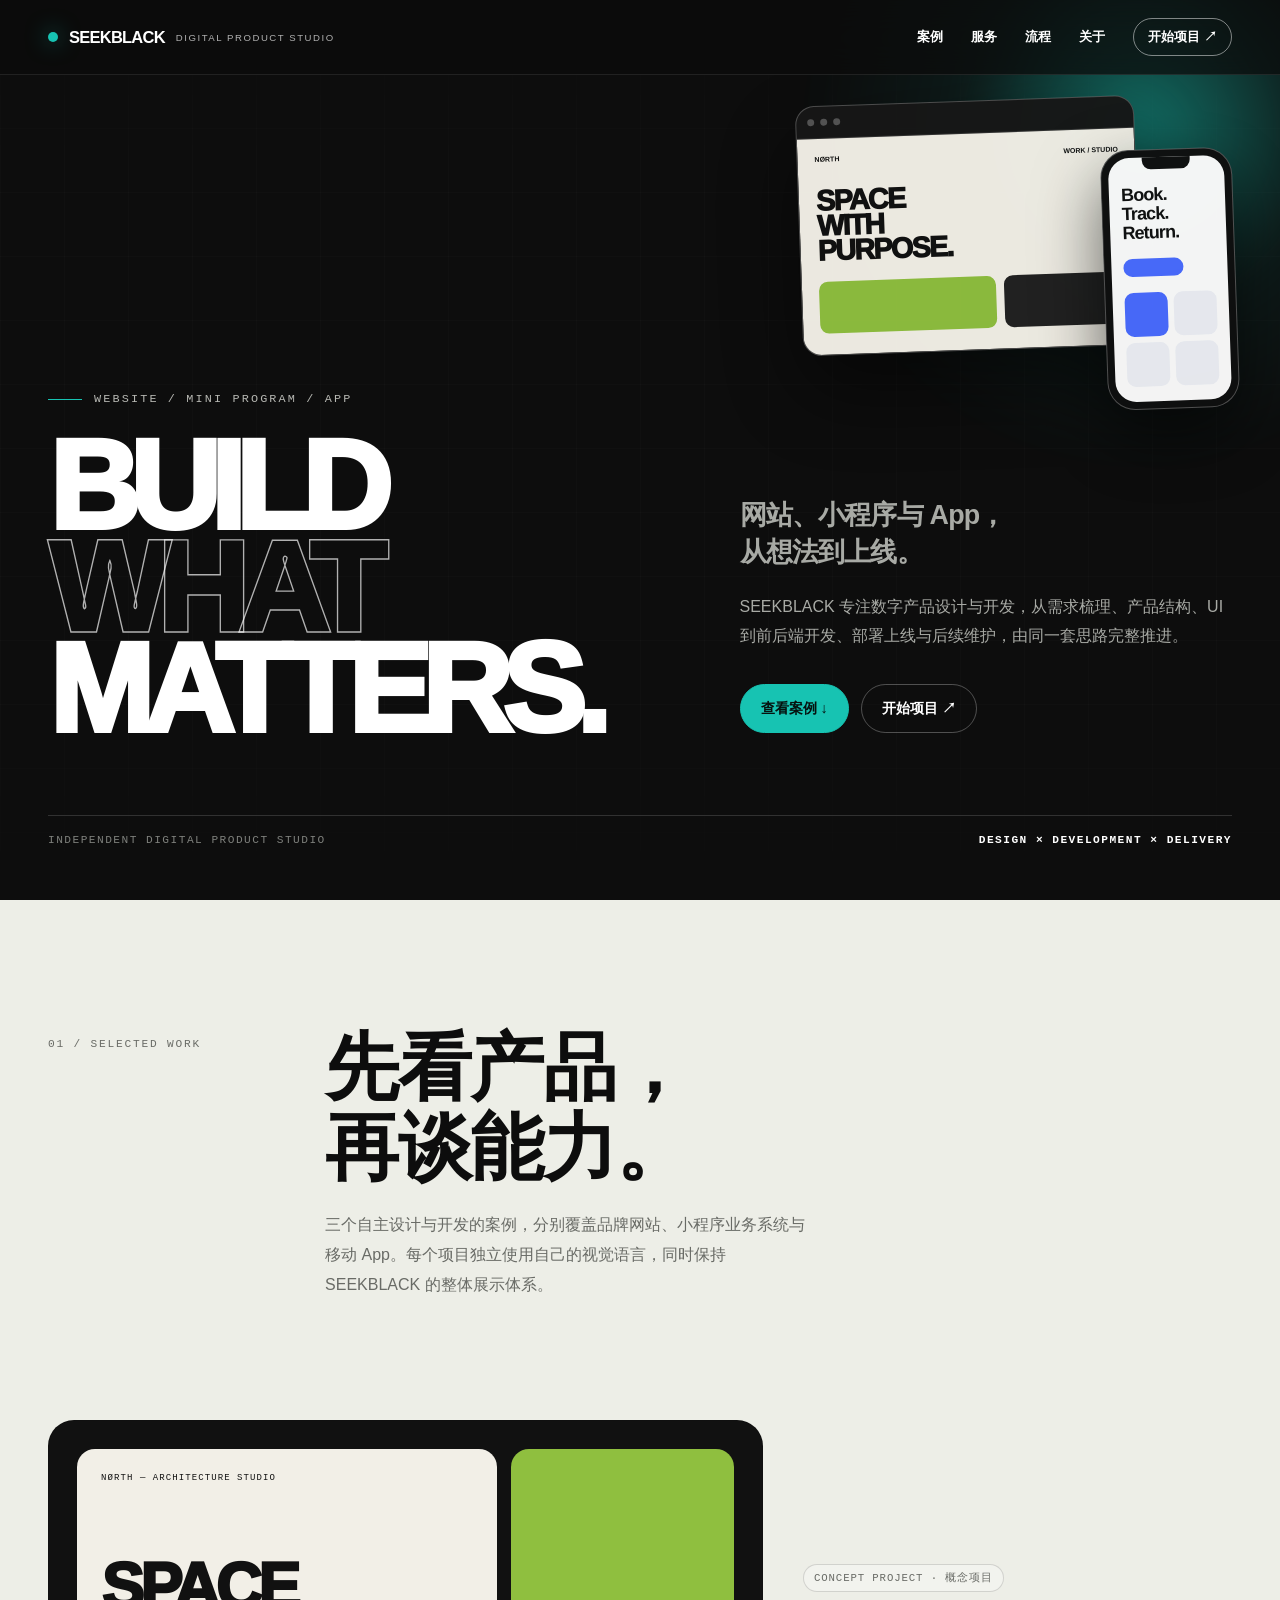
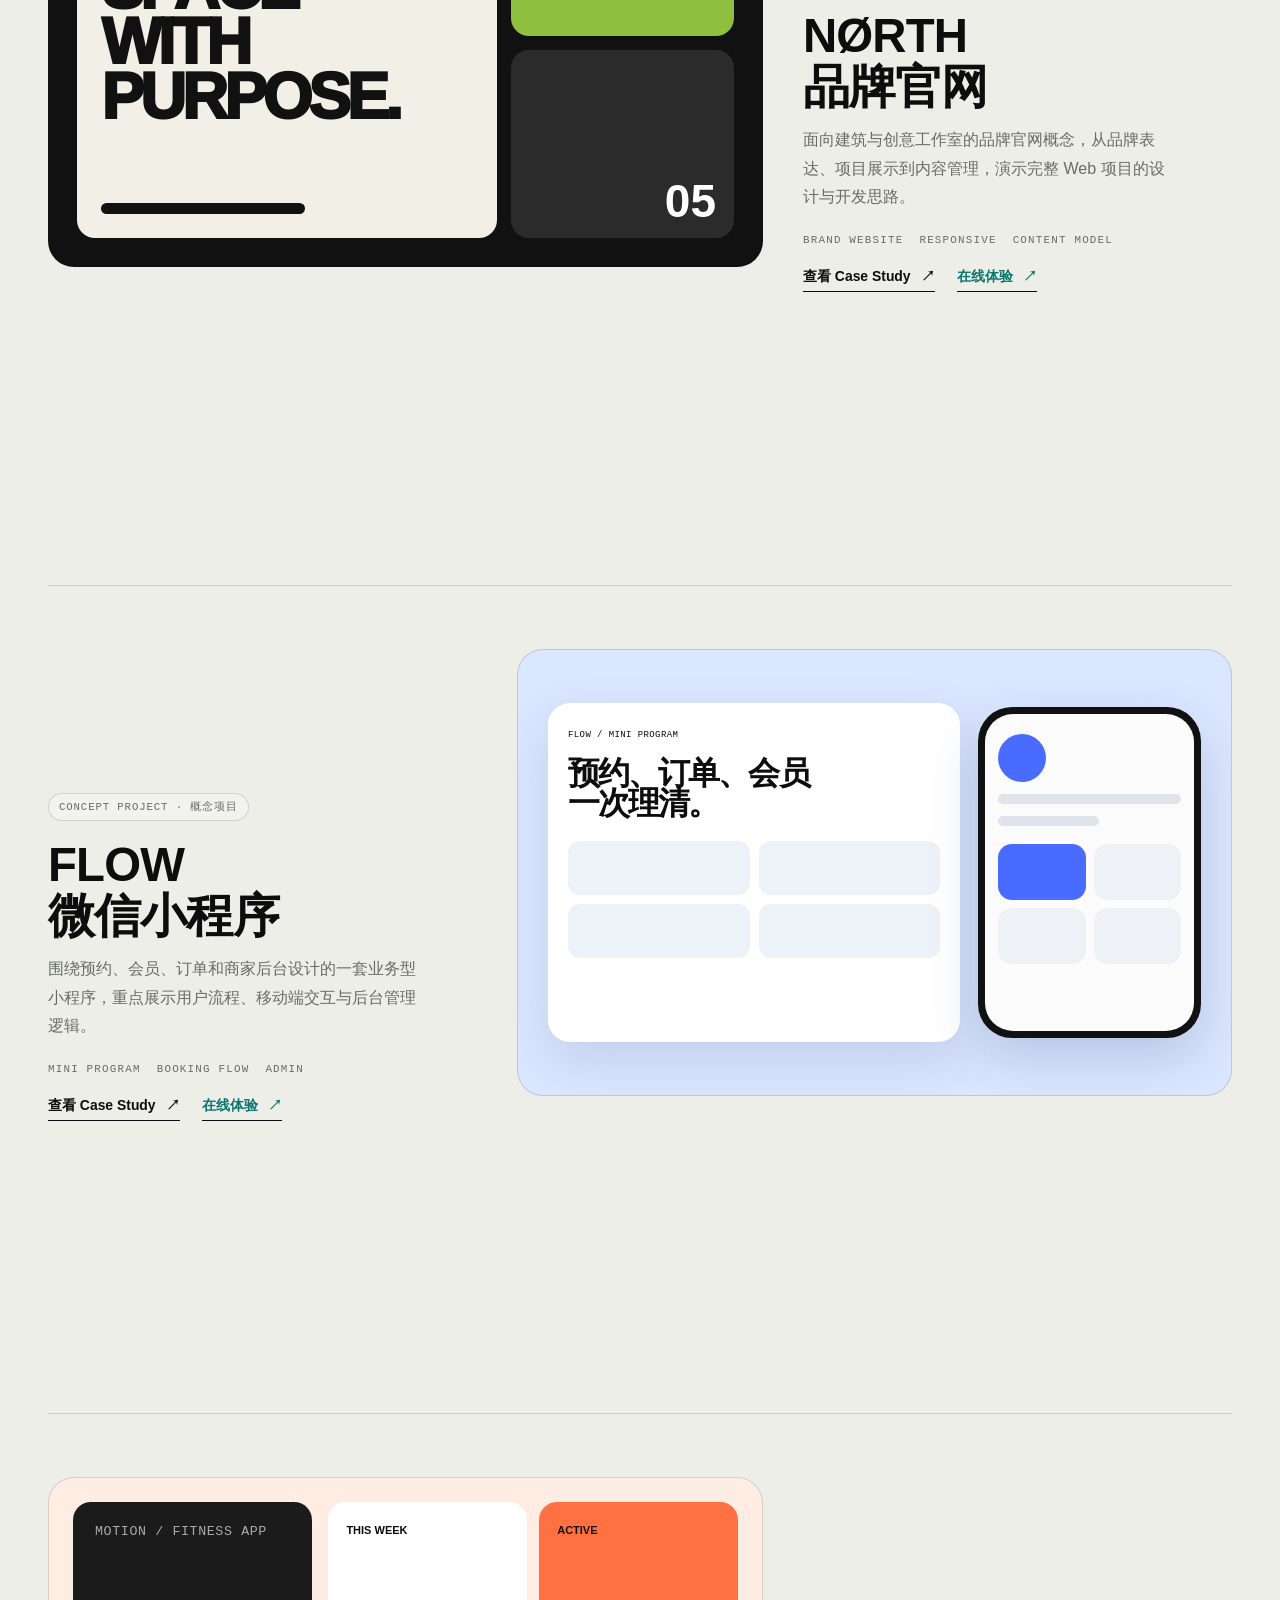
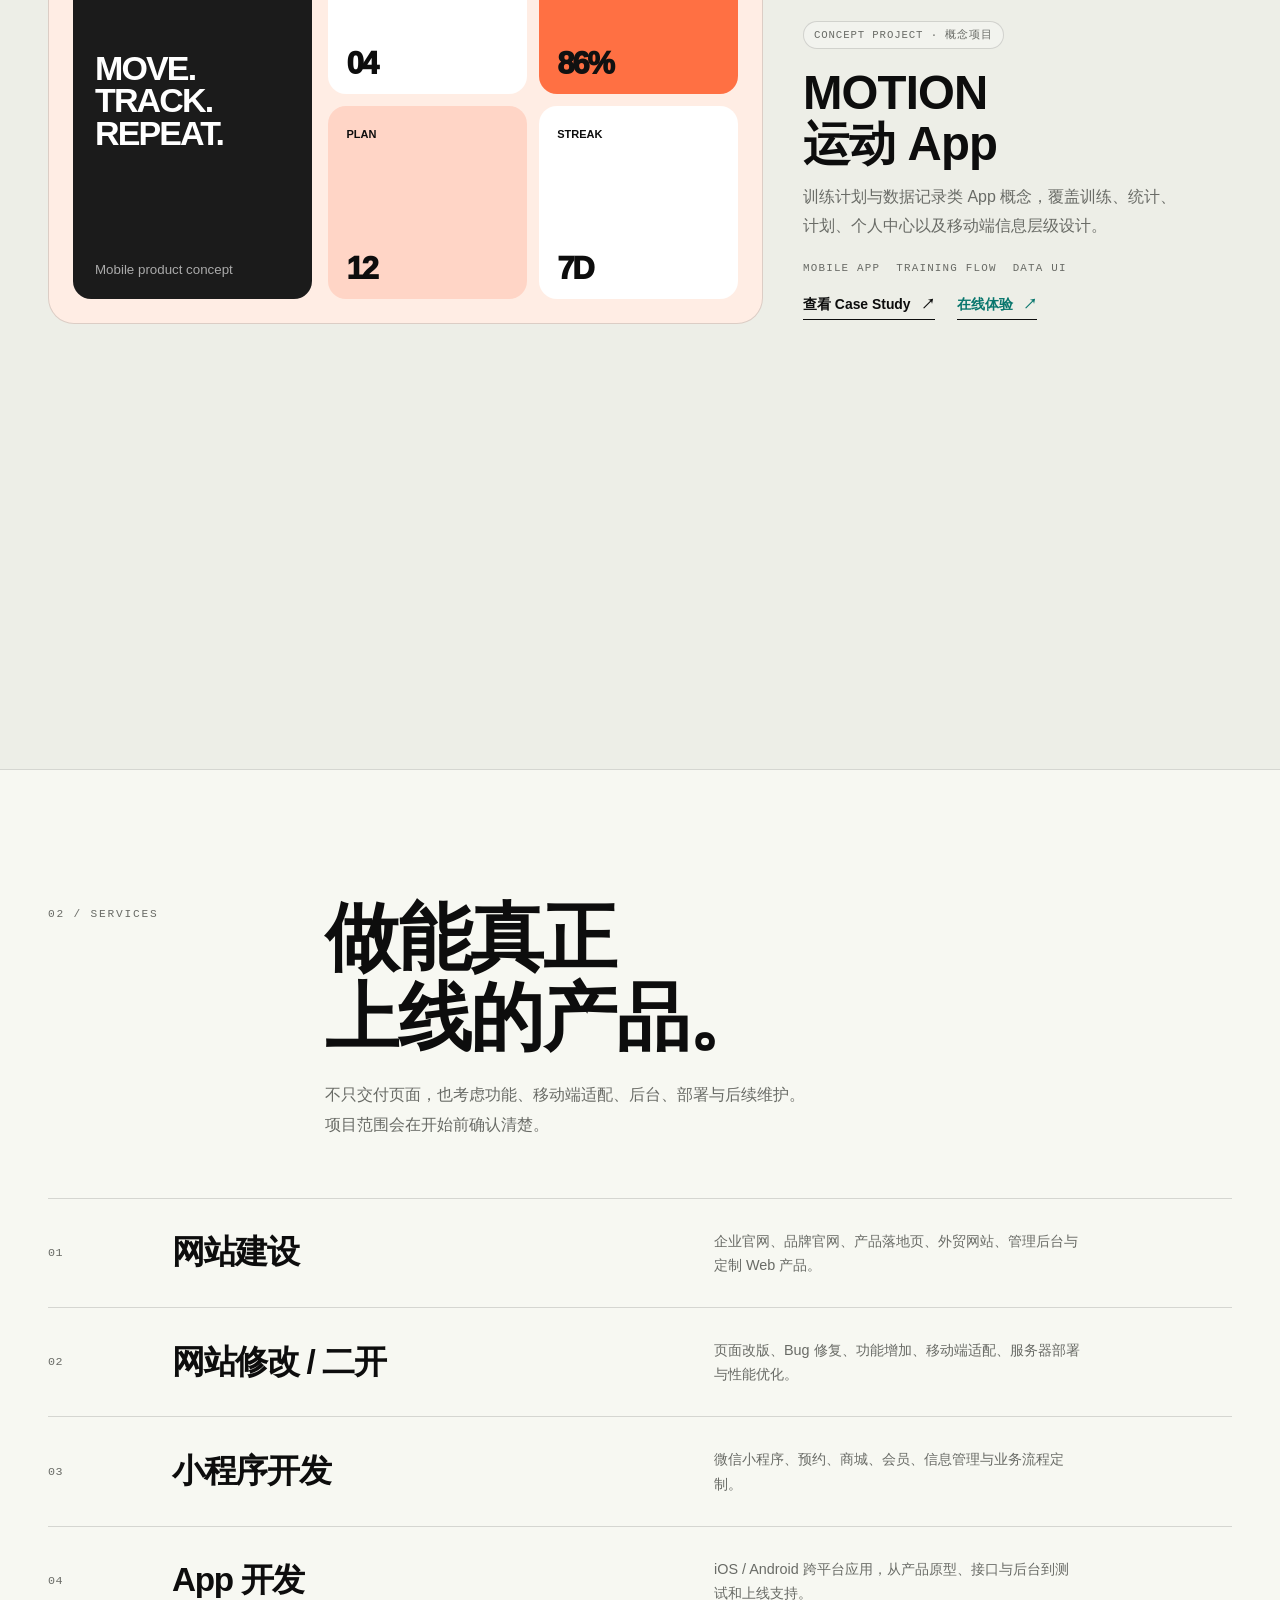
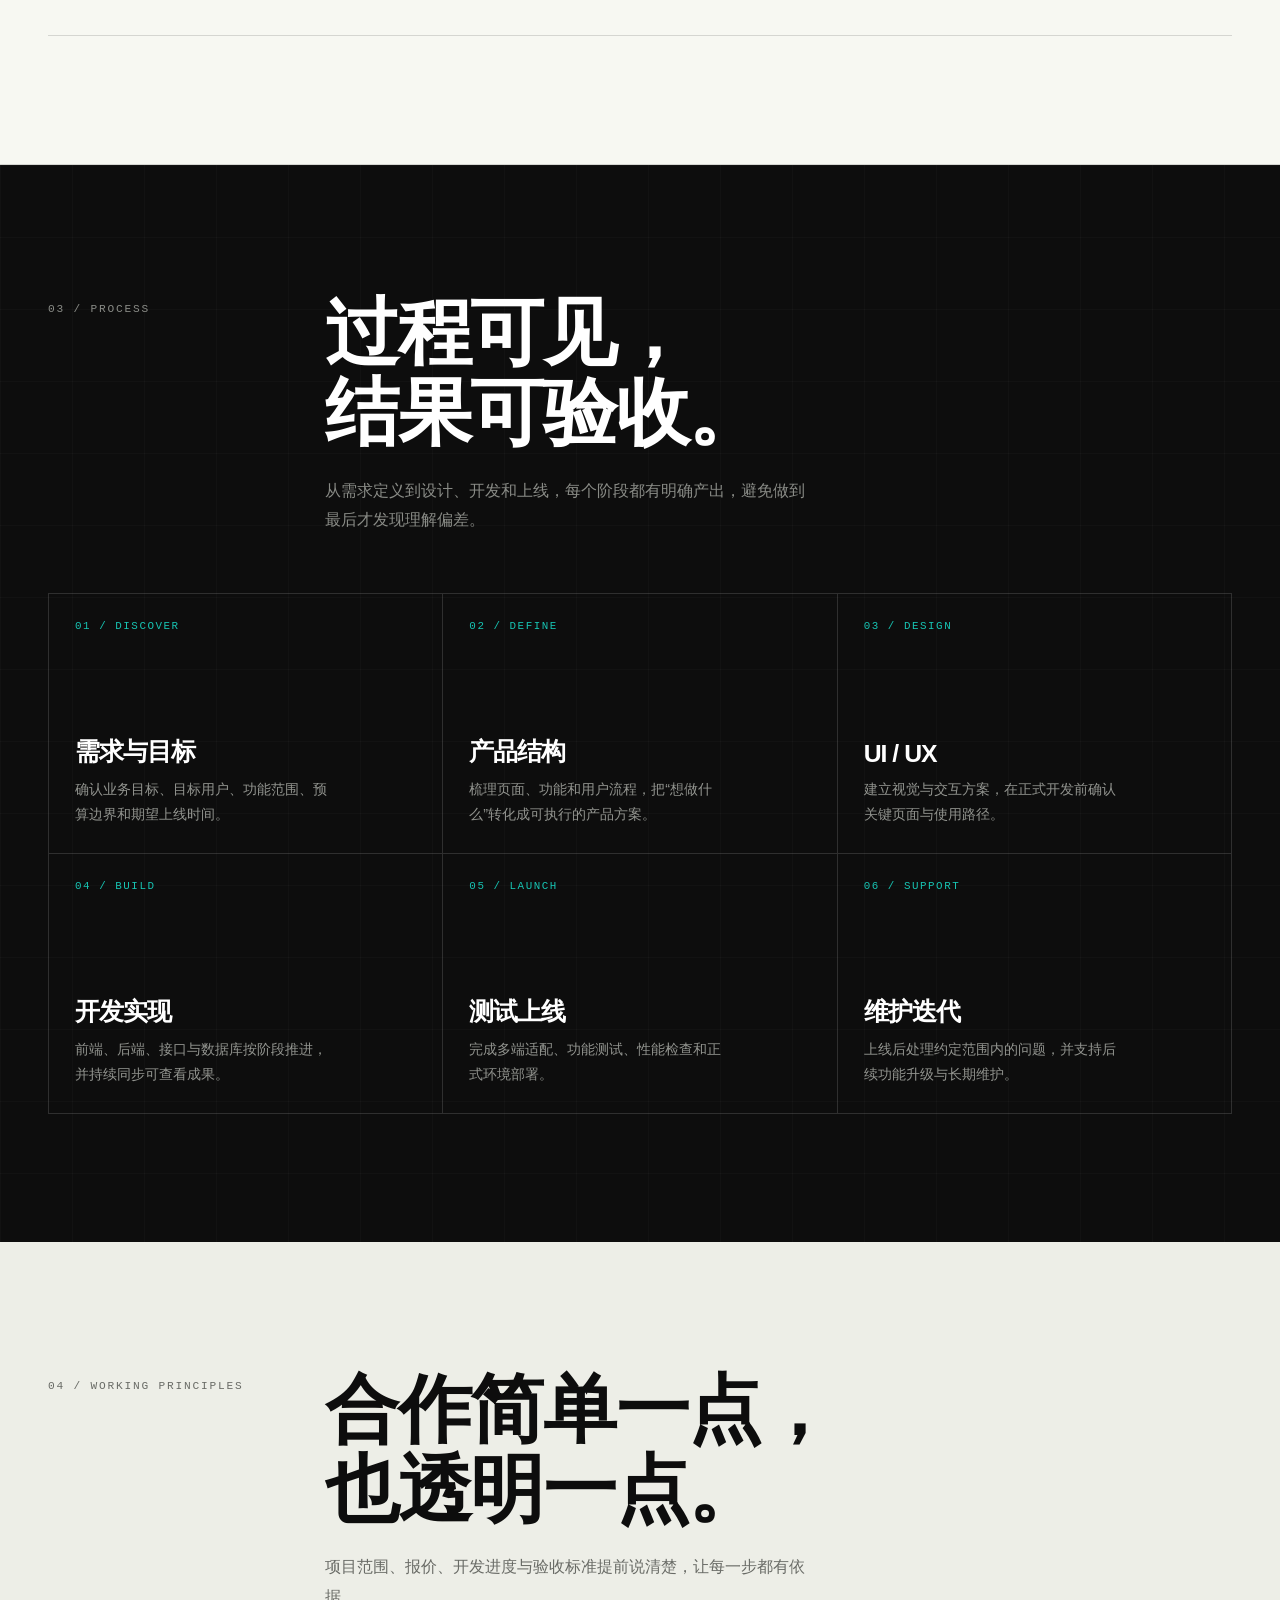
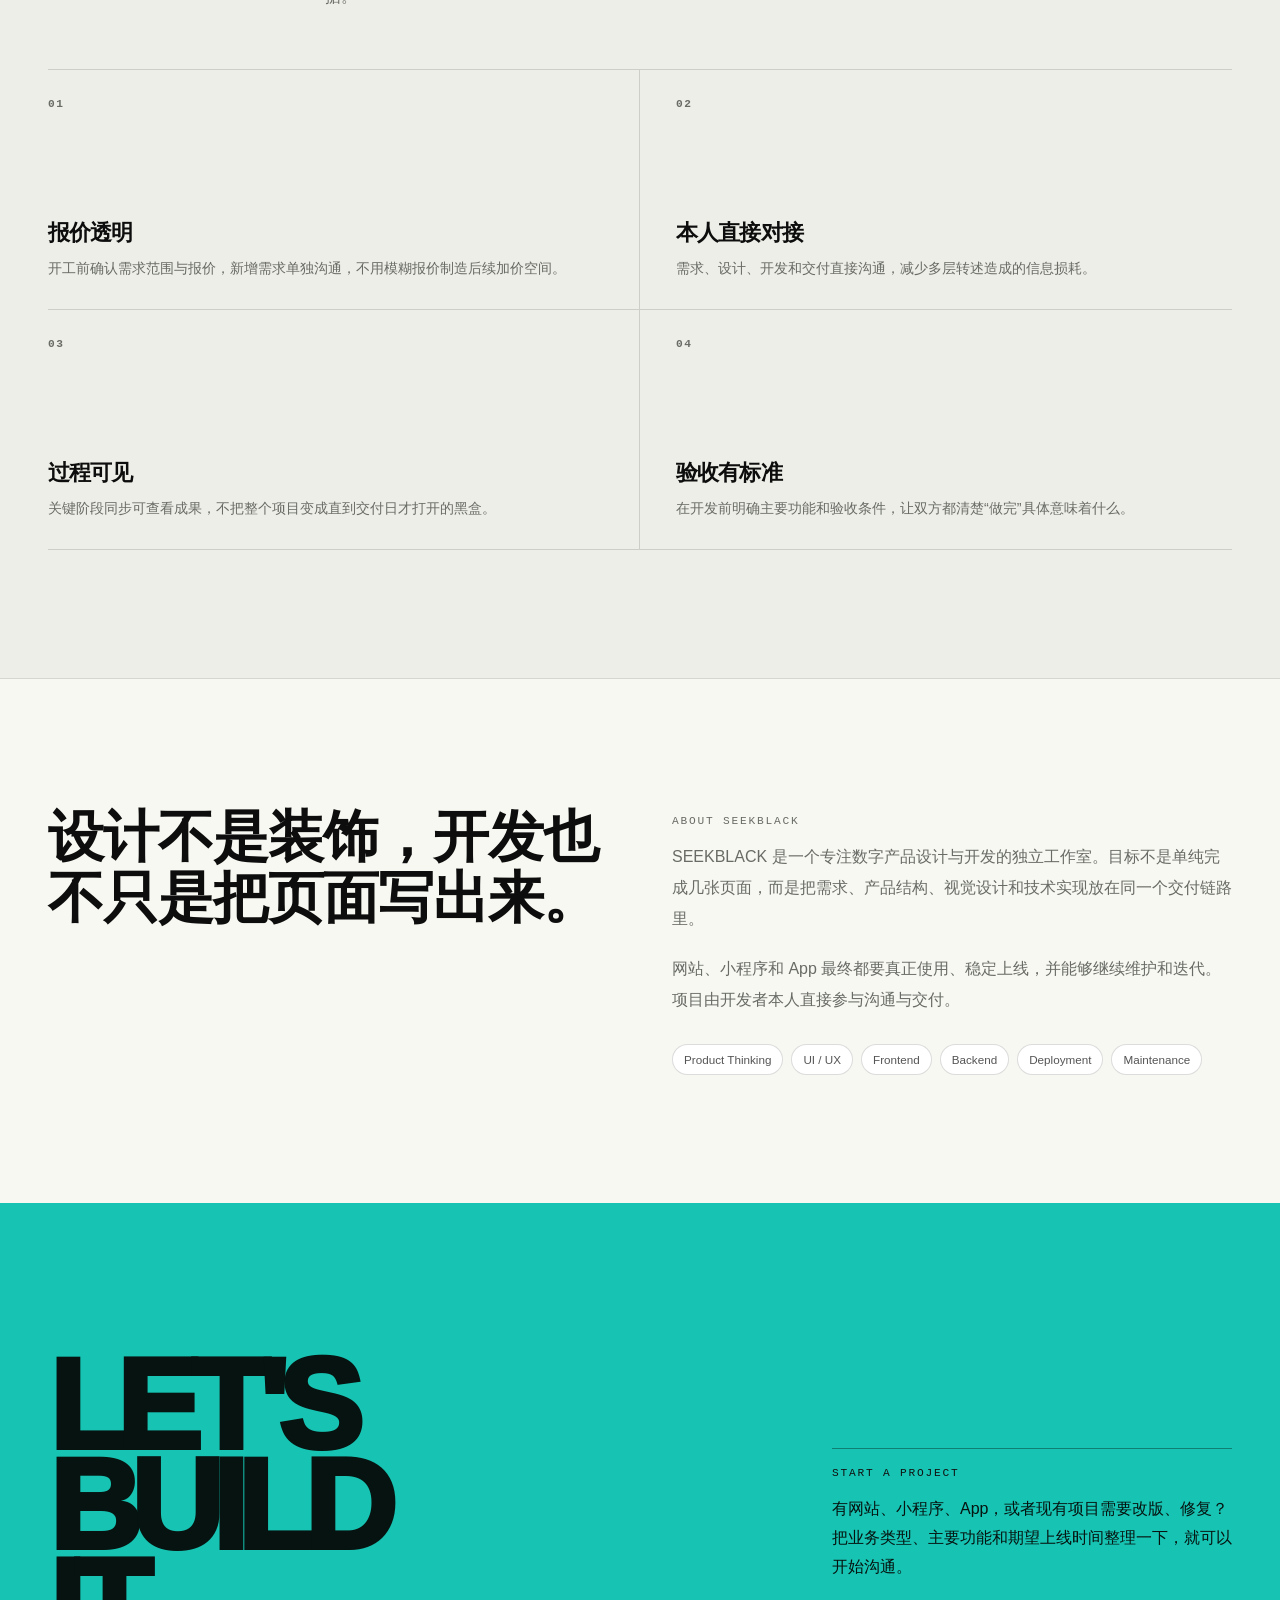
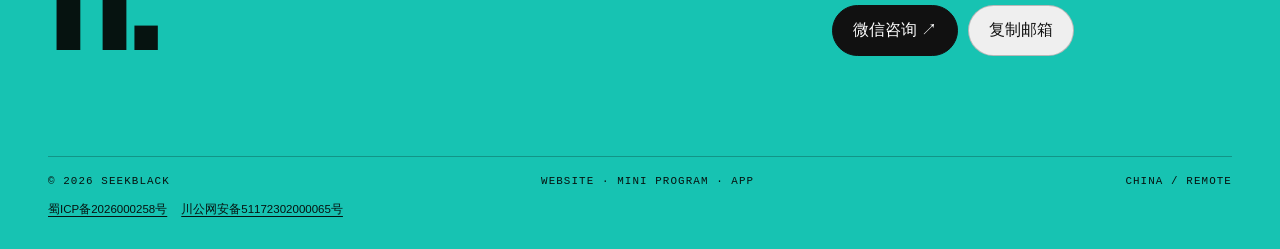
==== commit ed5aadb7: "fix: improve main site live-link contrast" ====
--- a/index.html
+++ b/index.html
@@ -12,7 +12,7 @@
   <meta property="og:url" content="https://seekblack.cn/" />
   <link rel="canonical" href="https://seekblack.cn/" />
   <link rel="icon" href="assets/favicon.svg" />
-  <link rel="stylesheet" href="assets/styles.css?v=20260830-motion1" />
+  <link rel="stylesheet" href="assets/styles.css?v=20260830-phase5a11y" />
   <title>SEEKBLACK｜网站建设 · 微信小程序 · App 开发</title>
   <script type="application/ld+json">{
   "@context":"https://schema.org",
--- a/assets/styles.css
+++ b/assets/styles.css
@@ -269,3 +269,21 @@
   .case-showcase{transition:none}
   .project:hover .project-visual>*{transform:none}
 }
+
+
+/* CASE LIVE ACTION HOTFIX · 20260830 */
+.case-live-action{gap:16px}
+.case-live-secondary{display:flex;flex-wrap:wrap;align-items:center;gap:10px 12px}
+.case-live .case-live-secondary .project-link{display:inline-flex;align-items:center;justify-content:center;min-height:38px;padding:9px 13px;border:1px solid rgba(255,255,255,.24);border-radius:999px;color:#fff;background:transparent;font-size:.76rem;line-height:1;white-space:nowrap;transition:transform .22s var(--ease),background .22s ease,color .22s ease,border-color .22s ease}
+.case-live .case-live-secondary .project-link:hover{color:#111;background:#fff;border-color:#fff;transform:translateY(-1px)}
+.case-live .case-live-secondary .project-link:focus-visible{color:#111;background:#fff;border-color:#fff}
+.case-live-action>small{margin-top:2px}
+@media(max-width:560px){.case-live-secondary{width:100%;gap:9px}.case-live .case-live-secondary .project-link{font-size:.73rem;padding:9px 12px}}
+
+
+/* CASE STUDY CARD SPACING HOTFIX · 20260830 */
+.case-dark .case-grid2{margin-top:32px;gap:24px}
+@media(max-width:800px){.case-dark .case-grid2{margin-top:24px;gap:16px}}
+
+/* Phase 5 main accessibility · 20260830 */
+.work .live-link{color:#08766d!important}.work .live-link:hover{color:#066f67!important}
